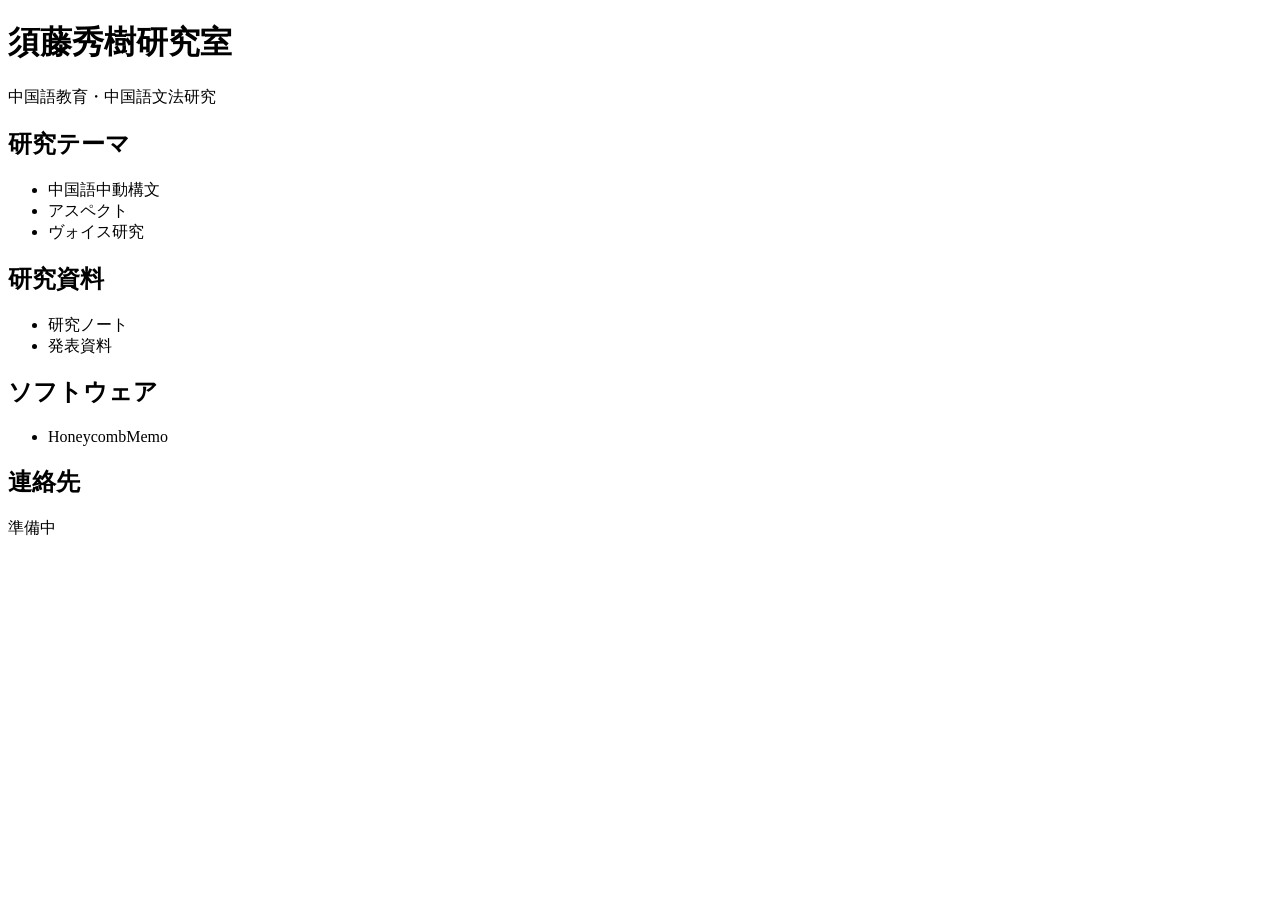
==== index.html @ fcc668c7 "Update index.html" ====
<!DOCTYPE html>
<html lang="ja">
<head>
  <meta charset="UTF-8">
  <title>須藤秀樹研究室</title>
</head>
<body>
  <h1>須藤秀樹研究室</h1>

  <p>中国語教育・中国語文法研究</p>

  <h2>研究テーマ</h2>
  <ul>
    <li>中国語中動構文</li>
    <li>アスペクト</li>
    <li>ヴォイス研究</li>
  </ul>

  <h2>研究資料</h2>
  <ul>
    <li>研究ノート</li>
    <li>発表資料</li>
  </ul>

  <h2>ソフトウェア</h2>
  <ul>
    <li>HoneycombMemo</li>
  </ul>

  <h2>連絡先</h2>
  <p>準備中</p>
</body>
</html>
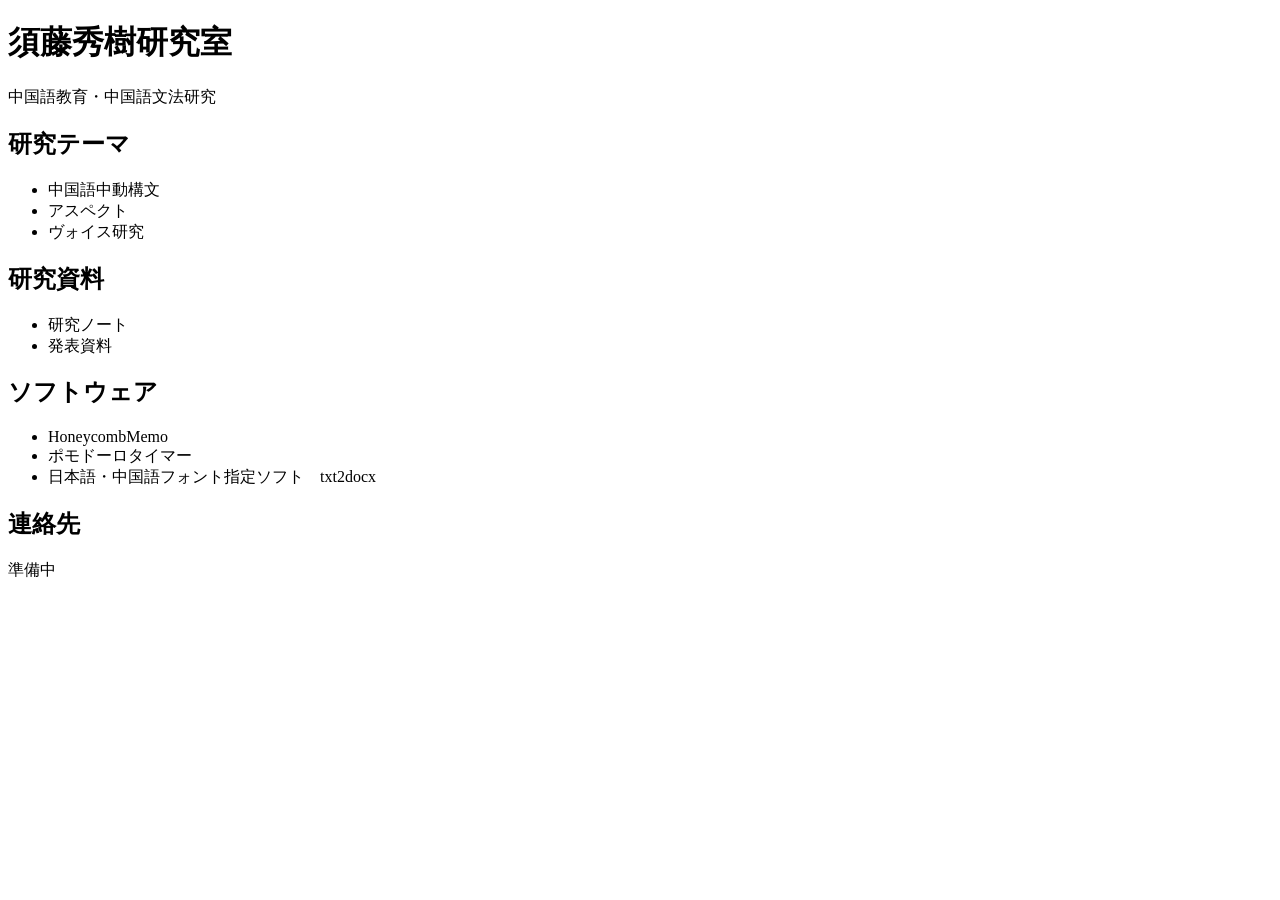
==== commit 9a0968ff: "Update index.html" ====
--- a/index.html
+++ b/index.html
@@ -25,6 +25,8 @@
   <h2>ソフトウェア</h2>
   <ul>
     <li>HoneycombMemo</li>
+    <li>ポモドーロタイマー</li>
+    <li>日本語・中国語フォント指定ソフト　txt2docx</li>
   </ul>
 
   <h2>連絡先</h2>
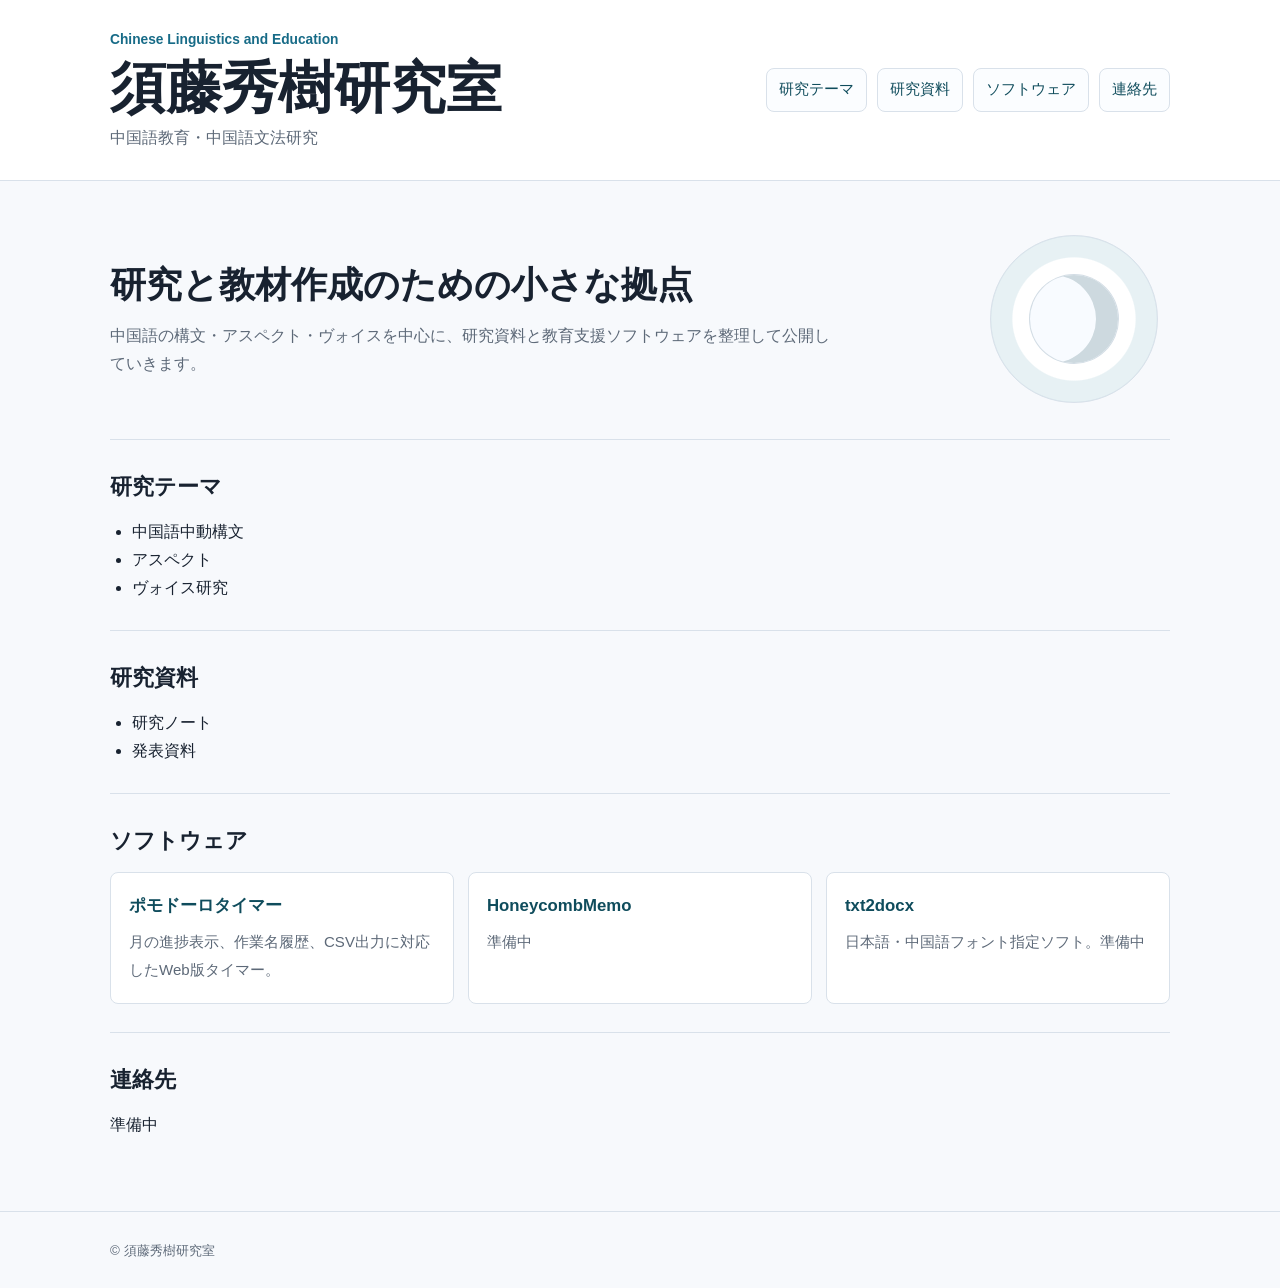
==== commit 64a922c4: "Add files via upload" ====
--- a/index.html
+++ b/index.html
@@ -2,34 +2,85 @@
 <html lang="ja">
 <head>
   <meta charset="UTF-8">
+  <meta name="viewport" content="width=device-width, initial-scale=1.0">
   <title>須藤秀樹研究室</title>
+  <link rel="stylesheet" href="style.css">
 </head>
 <body>
-  <h1>須藤秀樹研究室</h1>
+  <header class="site-header">
+    <div class="wrap header-inner">
+      <div>
+        <p class="eyebrow">Chinese Linguistics and Education</p>
+        <h1>須藤秀樹研究室</h1>
+        <p class="lead">中国語教育・中国語文法研究</p>
+      </div>
+      <nav class="site-nav" aria-label="主要メニュー">
+        <a href="#research">研究テーマ</a>
+        <a href="#materials">研究資料</a>
+        <a href="#software">ソフトウェア</a>
+        <a href="#contact">連絡先</a>
+      </nav>
+    </div>
+  </header>
 
-  <p>中国語教育・中国語文法研究</p>
+  <main>
+    <section class="intro wrap" aria-label="概要">
+      <div class="intro-text">
+        <h2>研究と教材作成のための小さな拠点</h2>
+        <p>
+          中国語の構文・アスペクト・ヴォイスを中心に、研究資料と教育支援ソフトウェアを整理して公開していきます。
+        </p>
+      </div>
+      <div class="moon-mark" aria-hidden="true">
+        <span></span>
+      </div>
+    </section>
 
-  <h2>研究テーマ</h2>
-  <ul>
-    <li>中国語中動構文</li>
-    <li>アスペクト</li>
-    <li>ヴォイス研究</li>
-  </ul>
+    <section id="research" class="wrap section">
+      <h2>研究テーマ</h2>
+      <ul class="link-list">
+        <li>中国語中動構文</li>
+        <li>アスペクト</li>
+        <li>ヴォイス研究</li>
+      </ul>
+    </section>
 
-  <h2>研究資料</h2>
-  <ul>
-    <li>研究ノート</li>
-    <li>発表資料</li>
-  </ul>
+    <section id="materials" class="wrap section">
+      <h2>研究資料</h2>
+      <ul class="link-list">
+        <li>研究ノート</li>
+        <li>発表資料</li>
+      </ul>
+    </section>
 
-  <h2>ソフトウェア</h2>
-  <ul>
-    <li>HoneycombMemo</li>
-    <li>ポモドーロタイマー</li>
-    <li>日本語・中国語フォント指定ソフト　txt2docx</li>
-  </ul>
+    <section id="software" class="wrap section">
+      <h2>ソフトウェア</h2>
+      <div class="software-grid">
+        <a class="software-card" href="pomodoro/">
+          <strong>ポモドーロタイマー</strong>
+          <span>月の進捗表示、作業名履歴、CSV出力に対応したWeb版タイマー。</span>
+        </a>
+        <article class="software-card">
+          <strong>HoneycombMemo</strong>
+          <span>準備中</span>
+        </article>
+        <article class="software-card">
+          <strong>txt2docx</strong>
+          <span>日本語・中国語フォント指定ソフト。準備中</span>
+        </article>
+      </div>
+    </section>
 
-  <h2>連絡先</h2>
-  <p>準備中</p>
+    <section id="contact" class="wrap section">
+      <h2>連絡先</h2>
+      <p>準備中</p>
+    </section>
+  </main>
+
+  <footer class="site-footer">
+    <div class="wrap">
+      <small>&copy; 須藤秀樹研究室</small>
+    </div>
+  </footer>
 </body>
 </html>
--- a/style.css
+++ b/style.css
@@ -0,0 +1,203 @@
+:root {
+  --bg: #f7f9fc;
+  --ink: #182230;
+  --muted: #5d6978;
+  --line: #d9e1ea;
+  --panel: #ffffff;
+  --accent: #176b87;
+  --accent-strong: #0f4c5c;
+  --gold: #c48a2c;
+}
+
+* {
+  box-sizing: border-box;
+}
+
+body {
+  margin: 0;
+  background: var(--bg);
+  color: var(--ink);
+  font-family: "Yu Gothic", "YuGothic", "Hiragino Sans", "Meiryo", sans-serif;
+  line-height: 1.75;
+}
+
+a {
+  color: inherit;
+}
+
+.wrap {
+  width: min(1060px, calc(100% - 32px));
+  margin: 0 auto;
+}
+
+.site-header {
+  background: #ffffff;
+  border-bottom: 1px solid var(--line);
+}
+
+.header-inner {
+  display: flex;
+  align-items: center;
+  justify-content: space-between;
+  gap: 24px;
+  padding: 28px 0;
+}
+
+.eyebrow {
+  margin: 0 0 4px;
+  color: var(--accent);
+  font-size: 0.86rem;
+  font-weight: 700;
+}
+
+h1,
+h2,
+p {
+  margin-top: 0;
+}
+
+h1 {
+  margin-bottom: 4px;
+  font-size: clamp(2rem, 5vw, 3.5rem);
+  line-height: 1.15;
+}
+
+.lead {
+  margin-bottom: 0;
+  color: var(--muted);
+}
+
+.site-nav {
+  display: flex;
+  flex-wrap: wrap;
+  gap: 10px;
+  justify-content: flex-end;
+}
+
+.site-nav a {
+  padding: 8px 12px;
+  border: 1px solid var(--line);
+  border-radius: 8px;
+  background: #fbfdff;
+  color: var(--accent-strong);
+  font-size: 0.92rem;
+  text-decoration: none;
+}
+
+.site-nav a:hover {
+  border-color: var(--accent);
+}
+
+.intro {
+  display: grid;
+  grid-template-columns: minmax(0, 1fr) 180px;
+  align-items: center;
+  gap: 28px;
+  padding: 54px 0 36px;
+}
+
+.intro h2 {
+  margin-bottom: 12px;
+  font-size: clamp(1.45rem, 3vw, 2.25rem);
+  line-height: 1.35;
+}
+
+.intro p {
+  max-width: 720px;
+  margin-bottom: 0;
+  color: var(--muted);
+}
+
+.moon-mark {
+  width: 168px;
+  height: 168px;
+  display: grid;
+  place-items: center;
+  border: 1px solid var(--line);
+  border-radius: 50%;
+  background: radial-gradient(circle, #ffffff 0 52%, #e7f1f4 53% 70%, #d9e9ee 71%);
+}
+
+.moon-mark span {
+  width: 88px;
+  height: 88px;
+  display: block;
+  border-radius: 50%;
+  background: #f8fbff;
+  box-shadow: inset -22px 0 0 #cdd9df, 0 0 0 1px #d3dde5;
+}
+
+.section {
+  padding: 28px 0;
+  border-top: 1px solid var(--line);
+}
+
+.section h2 {
+  margin-bottom: 12px;
+  font-size: 1.35rem;
+}
+
+.link-list {
+  margin: 0;
+  padding-left: 1.4em;
+}
+
+.software-grid {
+  display: grid;
+  grid-template-columns: repeat(3, minmax(0, 1fr));
+  gap: 14px;
+}
+
+.software-card {
+  display: block;
+  min-height: 132px;
+  padding: 18px;
+  border: 1px solid var(--line);
+  border-radius: 8px;
+  background: var(--panel);
+  text-decoration: none;
+}
+
+.software-card strong {
+  display: block;
+  margin-bottom: 8px;
+  color: var(--accent-strong);
+  font-size: 1.05rem;
+}
+
+.software-card span {
+  color: var(--muted);
+  font-size: 0.94rem;
+}
+
+a.software-card:hover {
+  border-color: var(--accent);
+  box-shadow: 0 10px 26px rgba(23, 107, 135, 0.12);
+}
+
+.site-footer {
+  margin-top: 28px;
+  padding: 24px 0;
+  border-top: 1px solid var(--line);
+  color: var(--muted);
+}
+
+@media (max-width: 760px) {
+  .header-inner,
+  .intro {
+    display: block;
+  }
+
+  .site-nav {
+    justify-content: flex-start;
+    margin-top: 18px;
+  }
+
+  .moon-mark {
+    margin-top: 26px;
+  }
+
+  .software-grid {
+    grid-template-columns: 1fr;
+  }
+}
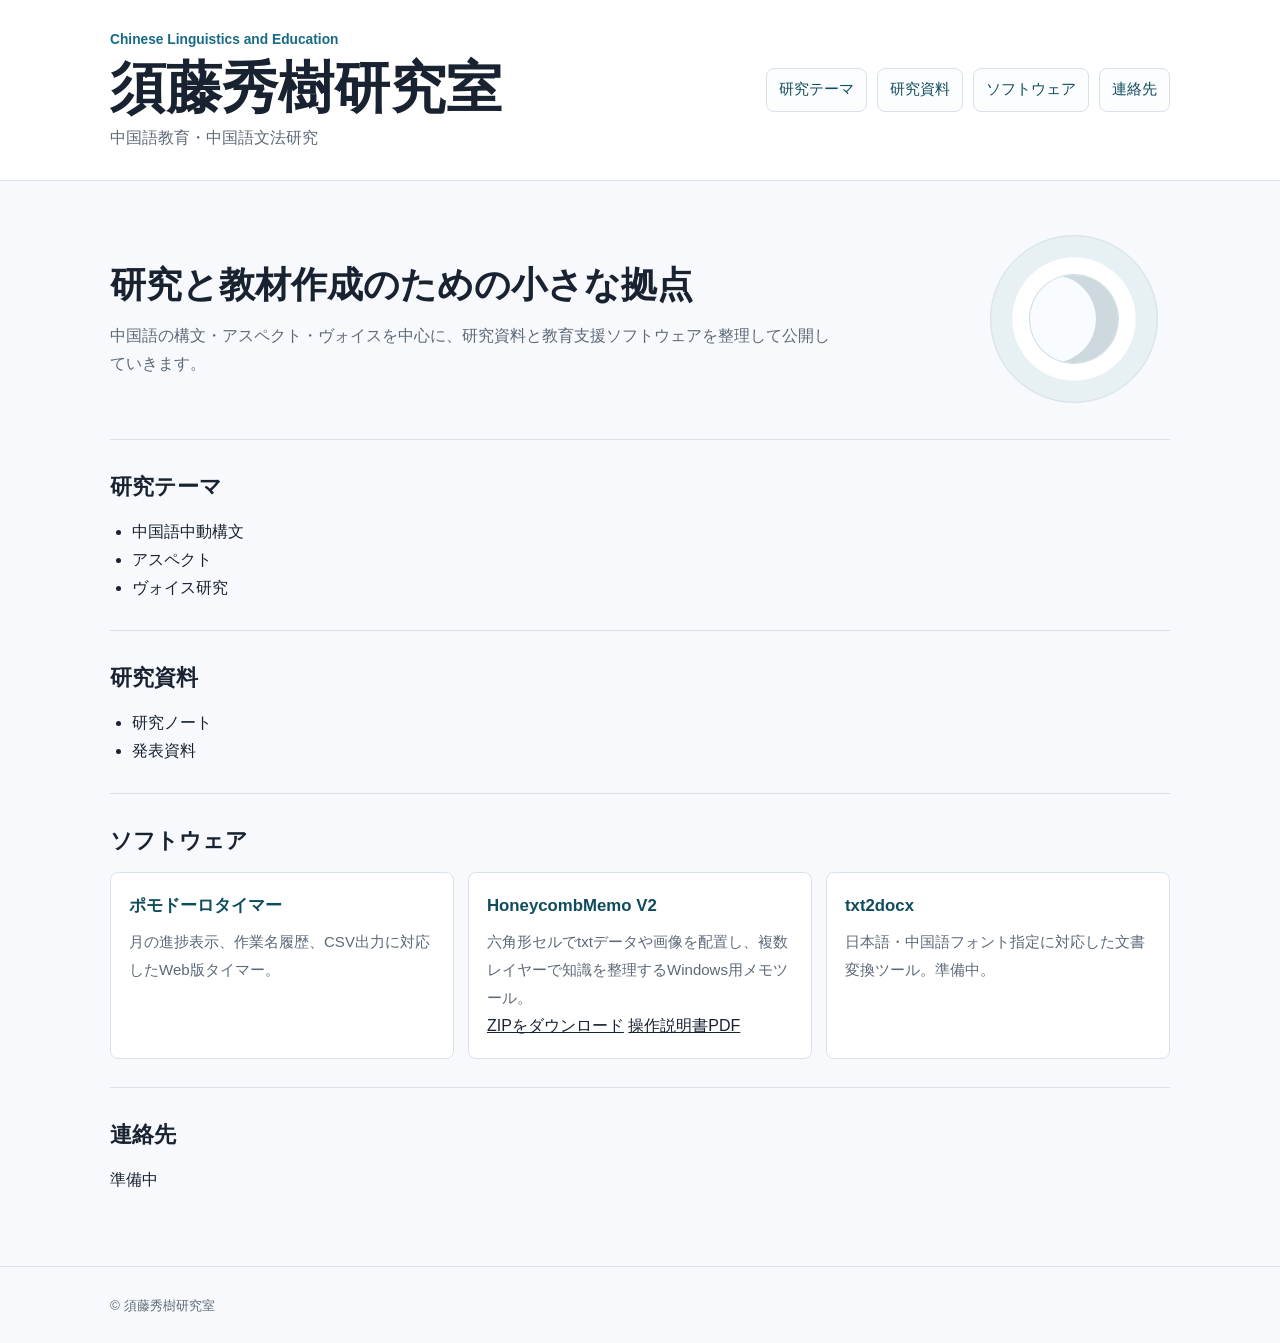
==== commit 2c8ede23: "Update HoneycombMemo section and descriptions" ====
--- a/index.html
+++ b/index.html
@@ -60,13 +60,19 @@
           <strong>ポモドーロタイマー</strong>
           <span>月の進捗表示、作業名履歴、CSV出力に対応したWeb版タイマー。</span>
         </a>
-        <article class="software-card">
-          <strong>HoneycombMemo</strong>
-          <span>準備中</span>
+
+        <article class="software-card software-download-card">
+          <strong>HoneycombMemo V2</strong>
+          <span>六角形セルでtxtデータや画像を配置し、複数レイヤーで知識を整理するWindows用メモツール。</span>
+          <div class="download-actions">
+            <a class="download-button" href="https://github.com/SudoHideki/SudoHideki.github.io/releases/download/v2.0.0/HoneycombMemo_V2.zip" download>ZIPをダウンロード</a>
+            <a class="text-link" href="downloads/HoneycombMemo_V2_操作説明書.pdf" download>操作説明書PDF</a>
+          </div>
         </article>
+
         <article class="software-card">
           <strong>txt2docx</strong>
-          <span>日本語・中国語フォント指定ソフト。準備中</span>
+          <span>日本語・中国語フォント指定に対応した文書変換ツール。準備中。</span>
         </article>
       </div>
     </section>
@@ -84,3 +90,4 @@
   </footer>
 </body>
 </html>
+
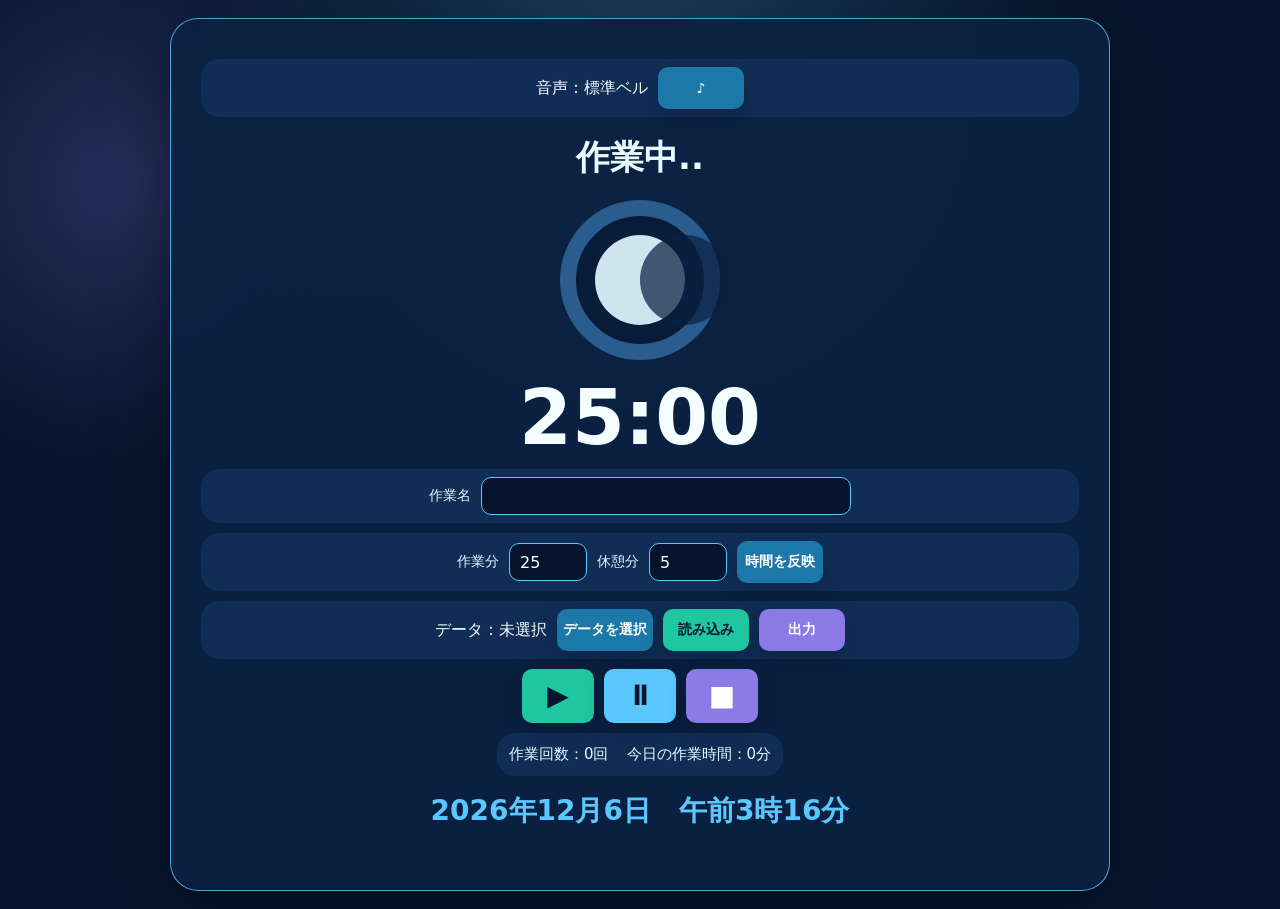
==== commit 107f1535: "Refactor index.html for Pomodoro timer application Updated title and added styles for a Pomodoro tim" ====
--- a/index.html
+++ b/index.html
@@ -3,91 +3,848 @@
 <head>
   <meta charset="UTF-8">
   <meta name="viewport" content="width=device-width, initial-scale=1.0">
-  <title>須藤秀樹研究室</title>
-  <link rel="stylesheet" href="style.css">
+  <title>ポモドーロタイマー</title>
+  <style>
+    :root {
+      color-scheme: dark;
+      --bg: #06152d;
+      --panel: #0b2142;
+      --panel-2: #102d56;
+      --line: #5bc7ff;
+      --text: #f4fdff;
+      --muted: #b9d7e8;
+      --accent: #1fc7a1;
+      --blue: #5bc7ff;
+      --purple: #8c7ae6;
+      --danger: #ff6b8a;
+      --shadow: rgba(0, 0, 0, 0.35);
+    }
+
+    * {
+      box-sizing: border-box;
+    }
+
+    body {
+      margin: 0;
+      min-height: 100vh;
+      background:
+        radial-gradient(circle at 50% 8%, rgba(91, 199, 255, 0.24), transparent 28rem),
+        radial-gradient(circle at 10% 20%, rgba(140, 122, 230, 0.24), transparent 18rem),
+        var(--bg);
+      color: var(--text);
+      font-family: "Meiryo", "Yu Gothic", system-ui, sans-serif;
+      display: grid;
+      place-items: center;
+      padding: 18px;
+    }
+
+    .app {
+      width: min(940px, 100%);
+      background: rgba(11, 33, 66, 0.94);
+      border: 1px solid rgba(91, 199, 255, 0.78);
+      border-radius: 28px;
+      box-shadow: 0 22px 70px var(--shadow);
+      padding: clamp(18px, 4vw, 30px);
+    }
+
+    .row {
+      display: flex;
+      justify-content: center;
+      align-items: center;
+      flex-wrap: wrap;
+      gap: 10px;
+      margin: 10px 0;
+    }
+
+    .panel {
+      background: var(--panel-2);
+      border-radius: 18px;
+      padding: 8px 10px;
+    }
+
+    label {
+      color: #dff7ff;
+      font-size: 14px;
+    }
+
+    input,
+    select {
+      height: 38px;
+      border: 1px solid var(--line);
+      border-radius: 10px;
+      background: #06152d;
+      color: #fff;
+      font: inherit;
+      padding: 0 10px;
+    }
+
+    input[type="number"] {
+      width: 78px;
+    }
+
+    input[list] {
+      width: min(370px, 80vw);
+    }
+
+    button {
+      min-width: 86px;
+      height: 42px;
+      border: 0;
+      border-radius: 10px;
+      background: #1b78a8;
+      color: #fff;
+      font: 700 14px "Meiryo", "Yu Gothic", system-ui, sans-serif;
+      cursor: pointer;
+      box-shadow: 0 8px 20px rgba(0, 0, 0, 0.18);
+    }
+
+    button:hover {
+      filter: brightness(1.13);
+    }
+
+    .icon-button {
+      min-width: 72px;
+      height: 54px;
+      font-size: 28px;
+      line-height: 1;
+    }
+
+    .start {
+      background: var(--accent);
+      color: #06152d;
+    }
+
+    .pause {
+      background: var(--blue);
+      color: #06152d;
+    }
+
+    .reset {
+      background: var(--purple);
+    }
+
+    .export {
+      background: var(--purple);
+    }
+
+    .mode {
+      min-height: 46px;
+      margin: 18px 0 4px;
+      text-align: center;
+      font-size: clamp(26px, 6vw, 34px);
+      font-weight: 700;
+    }
+
+    .moon-wrap {
+      display: grid;
+      place-items: center;
+      margin: 2px 0;
+    }
+
+    svg {
+      width: 190px;
+      max-width: 48vw;
+      height: auto;
+      overflow: visible;
+    }
+
+    .time {
+      text-align: center;
+      font-size: clamp(54px, 14vw, 76px);
+      font-weight: 800;
+      line-height: 1.08;
+      margin: 2px 0;
+      letter-spacing: 0;
+    }
+
+    .info {
+      display: flex;
+      justify-content: center;
+      flex-wrap: wrap;
+      gap: 18px;
+      background: var(--panel-2);
+      border-radius: 18px;
+      padding: 12px;
+      margin: 10px auto;
+      width: fit-content;
+      max-width: 100%;
+    }
+
+    .info span {
+      color: #e7fbff;
+      font-size: 15px;
+      white-space: nowrap;
+    }
+
+    .datetime {
+      text-align: center;
+      color: var(--blue);
+      font-size: clamp(20px, 5vw, 28px);
+      font-weight: 700;
+      margin-top: 16px;
+    }
+
+    .status {
+      min-height: 22px;
+      color: var(--muted);
+      text-align: center;
+      font-size: 13px;
+      margin-top: 8px;
+    }
+
+    .hidden {
+      display: none;
+    }
+
+    @media (max-width: 620px) {
+      .app {
+        border-radius: 20px;
+      }
+
+      .panel {
+        width: 100%;
+      }
+
+      button {
+        min-width: 76px;
+      }
+    }
+  </style>
 </head>
 <body>
-  <header class="site-header">
-    <div class="wrap header-inner">
-      <div>
-        <p class="eyebrow">Chinese Linguistics and Education</p>
-        <h1>須藤秀樹研究室</h1>
-        <p class="lead">中国語教育・中国語文法研究</p>
-      </div>
-      <nav class="site-nav" aria-label="主要メニュー">
-        <a href="#research">研究テーマ</a>
-        <a href="#materials">研究資料</a>
-        <a href="#software">ソフトウェア</a>
-        <a href="#contact">連絡先</a>
-      </nav>
+  <main class="app">
+    <div class="row panel">
+      <span id="soundLabel">音声：標準ベル</span>
+      <button id="soundButton" type="button">♪</button>
+      <input id="soundFileInput" class="hidden" type="file" accept=".mp3,.wav,.m4a,.aac,audio/mpeg,audio/wav,audio/x-wav,audio/mp4,audio/aac,audio/*">
     </div>
-  </header>
-
-  <main>
-    <section class="intro wrap" aria-label="概要">
-      <div class="intro-text">
-        <h2>研究と教材作成のための小さな拠点</h2>
-        <p>
-          中国語の構文・アスペクト・ヴォイスを中心に、研究資料と教育支援ソフトウェアを整理して公開していきます。
-        </p>
-      </div>
-      <div class="moon-mark" aria-hidden="true">
-        <span></span>
-      </div>
-    </section>
-
-    <section id="research" class="wrap section">
-      <h2>研究テーマ</h2>
-      <ul class="link-list">
-        <li>中国語中動構文</li>
-        <li>アスペクト</li>
-        <li>ヴォイス研究</li>
-      </ul>
-    </section>
-
-    <section id="materials" class="wrap section">
-      <h2>研究資料</h2>
-      <ul class="link-list">
-        <li>研究ノート</li>
-        <li>発表資料</li>
-      </ul>
-    </section>
-
-    <section id="software" class="wrap section">
-      <h2>ソフトウェア</h2>
-      <div class="software-grid">
-        <a class="software-card" href="pomodoro/">
-          <strong>ポモドーロタイマー</strong>
-          <span>月の進捗表示、作業名履歴、CSV出力に対応したWeb版タイマー。</span>
-        </a>
-
-        <article class="software-card software-download-card">
-          <strong>HoneycombMemo V2</strong>
-          <span>六角形セルでtxtデータや画像を配置し、複数レイヤーで知識を整理するWindows用メモツール。</span>
-          <div class="download-actions">
-            <a class="download-button" href="https://github.com/SudoHideki/SudoHideki.github.io/releases/download/v2.0.0/HoneycombMemo_V2.zip" download>ZIPをダウンロード</a>
-            <a class="text-link" href="downloads/HoneycombMemo_V2_操作説明書.pdf" download>操作説明書PDF</a>
-          </div>
-        </article>
-
-        <article class="software-card">
-          <strong>txt2docx</strong>
-          <span>日本語・中国語フォント指定に対応した文書変換ツール。準備中。</span>
-        </article>
-      </div>
-    </section>
-
-    <section id="contact" class="wrap section">
-      <h2>連絡先</h2>
-      <p>準備中</p>
-    </section>
+
+    <div id="modeLabel" class="mode">作業中</div>
+
+    <div class="moon-wrap" aria-hidden="true">
+      <svg viewBox="0 0 190 190">
+        <defs>
+          <filter id="glow">
+            <feGaussianBlur stdDeviation="4" result="blur">
+            </feGaussianBlur>
+            <feMerge>
+              <feMergeNode in="blur"></feMergeNode>
+              <feMergeNode in="SourceGraphic"></feMergeNode>
+            </feMerge>
+          </filter>
+        </defs>
+        <circle cx="95" cy="95" r="72" fill="#091d3b" stroke="#2b5c8e" stroke-width="16"></circle>
+        <circle id="moonTrack" cx="95" cy="95" r="72" fill="none" stroke="#8c7ae6" stroke-width="16" stroke-linecap="round" filter="url(#glow)" transform="rotate(-90 95 95)"></circle>
+        <circle cx="95" cy="95" r="45" fill="#dff7ff" opacity="0.92"></circle>
+        <circle id="moonShade" cx="112" cy="95" r="45" fill="#0b2142" opacity="0.72"></circle>
+      </svg>
+    </div>
+
+    <div id="timeLabel" class="time">25:00</div>
+
+    <div class="row panel">
+      <label for="taskName">作業名</label>
+      <input id="taskName" list="taskNameList" autocomplete="off">
+      <datalist id="taskNameList"></datalist>
+    </div>
+
+    <div class="row panel">
+      <label for="workMinutes">作業分</label>
+      <input id="workMinutes" type="number" min="1" step="1">
+      <label for="breakMinutes">休憩分</label>
+      <input id="breakMinutes" type="number" min="1" step="1">
+      <button id="applyButton" type="button">時間を反映</button>
+    </div>
+
+    <div class="row panel">
+      <span id="dataFileLabel">データ：未選択</span>
+      <button id="chooseDataButton" type="button">データを選択</button>
+      <button id="importDataButton" class="start" type="button">読み込み</button>
+      <button id="exportDataButton" class="export" type="button">出力</button>
+      <input id="dataFileInput" class="hidden" type="file" accept=".csv,text/csv">
+    </div>
+
+    <div class="row">
+      <button id="startButton" class="icon-button start" type="button" aria-label="開始">▶</button>
+      <button id="pauseButton" class="icon-button pause" type="button" aria-label="一時停止">⏸</button>
+      <button id="resetButton" class="icon-button reset" type="button" aria-label="記録してリセット">■</button>
+    </div>
+
+    <div class="info">
+      <span id="countLabel">作業回数：0回</span>
+      <span id="totalLabel">今日の作業時間：0分</span>
+    </div>
+
+    <div id="dateTimeLabel" class="datetime"></div>
+    <div id="statusLabel" class="status"></div>
   </main>
 
-  <footer class="site-footer">
-    <div class="wrap">
-      <small>&copy; 須藤秀樹研究室</small>
-    </div>
-  </footer>
+  <script>
+    const STORAGE_KEY = "pomodoroTimerV204Data";
+    const FIELDNAMES = [
+      "record_type",
+      "key",
+      "value",
+      "date",
+      "task_name",
+      "start_time",
+      "end_time",
+      "work_count",
+      "total_minutes",
+      "total_seconds",
+      "work_minutes",
+      "work_seconds",
+      "updated_at"
+    ];
+
+    const state = loadState();
+    let mode = "work";
+    let totalSeconds = state.settings.work_minutes * 60;
+    let remainingSeconds = totalSeconds;
+    let running = false;
+    let lastTick = 0;
+    let currentWorkStartTime = null;
+    let selectedDataFile = null;
+    let selectedSoundUrl = null;
+    let animationCount = 0;
+
+    const audio = new Audio();
+    const els = {
+      soundLabel: document.getElementById("soundLabel"),
+      soundButton: document.getElementById("soundButton"),
+      soundFileInput: document.getElementById("soundFileInput"),
+      modeLabel: document.getElementById("modeLabel"),
+      moonTrack: document.getElementById("moonTrack"),
+      moonShade: document.getElementById("moonShade"),
+      timeLabel: document.getElementById("timeLabel"),
+      taskName: document.getElementById("taskName"),
+      taskNameList: document.getElementById("taskNameList"),
+      workMinutes: document.getElementById("workMinutes"),
+      breakMinutes: document.getElementById("breakMinutes"),
+      applyButton: document.getElementById("applyButton"),
+      dataFileLabel: document.getElementById("dataFileLabel"),
+      chooseDataButton: document.getElementById("chooseDataButton"),
+      importDataButton: document.getElementById("importDataButton"),
+      exportDataButton: document.getElementById("exportDataButton"),
+      dataFileInput: document.getElementById("dataFileInput"),
+      startButton: document.getElementById("startButton"),
+      pauseButton: document.getElementById("pauseButton"),
+      resetButton: document.getElementById("resetButton"),
+      countLabel: document.getElementById("countLabel"),
+      totalLabel: document.getElementById("totalLabel"),
+      dateTimeLabel: document.getElementById("dateTimeLabel"),
+      statusLabel: document.getElementById("statusLabel")
+    };
+
+    function loadState() {
+      const defaults = {
+        settings: {
+          work_minutes: 25,
+          break_minutes: 5,
+          last_task_name: ""
+        },
+        taskNames: [],
+        daily: {},
+        details: []
+      };
+
+      try {
+        const saved = JSON.parse(localStorage.getItem(STORAGE_KEY));
+        if (!saved) return defaults;
+        return {
+          settings: { ...defaults.settings, ...(saved.settings || {}) },
+          taskNames: Array.isArray(saved.taskNames) ? saved.taskNames : [],
+          daily: saved.daily || {},
+          details: Array.isArray(saved.details) ? saved.details : []
+        };
+      } catch {
+        return defaults;
+      }
+    }
+
+    function saveState() {
+      localStorage.setItem(STORAGE_KEY, JSON.stringify(state));
+    }
+
+    function todayKey() {
+      return formatDate(new Date());
+    }
+
+    function pad(value) {
+      return String(value).padStart(2, "0");
+    }
+
+    function formatDate(date) {
+      return `${date.getFullYear()}-${pad(date.getMonth() + 1)}-${pad(date.getDate())}`;
+    }
+
+    function formatDateTime(date) {
+      return `${formatDate(date)} ${pad(date.getHours())}:${pad(date.getMinutes())}:${pad(date.getSeconds())}`;
+    }
+
+    function formatTimer(seconds) {
+      const minutes = Math.floor(seconds / 60);
+      const secs = seconds % 60;
+      return `${pad(minutes)}:${pad(secs)}`;
+    }
+
+    function updateDisplay() {
+      els.timeLabel.textContent = formatTimer(remainingSeconds);
+
+      const daily = state.daily[todayKey()] || {
+        work_count: 0,
+        total_seconds: 0
+      };
+      els.countLabel.textContent = `作業回数：${Number(daily.work_count || 0)}回`;
+      els.totalLabel.textContent = `今日の作業時間：${Math.floor(Number(daily.total_seconds || 0) / 60)}分`;
+
+      const progress = totalSeconds > 0 ? (totalSeconds - remainingSeconds) / totalSeconds : 0;
+      const circumference = 2 * Math.PI * 72;
+      els.moonTrack.style.strokeDasharray = `${circumference}`;
+      els.moonTrack.style.strokeDashoffset = `${circumference * (1 - progress)}`;
+      els.moonTrack.style.stroke = mode === "work" ? "#8c7ae6" : "#1fc7a1";
+      els.moonShade.setAttribute("cx", String(140 - progress * 90));
+    }
+
+    function updateTaskList() {
+      els.taskNameList.innerHTML = "";
+      for (const name of state.taskNames) {
+        const option = document.createElement("option");
+        option.value = name;
+        els.taskNameList.appendChild(option);
+      }
+    }
+
+    function rememberTaskName(taskName) {
+      const name = taskName.trim();
+      if (!name) return;
+      state.taskNames = [name, ...state.taskNames.filter((item) => item !== name)].slice(0, 30);
+      state.settings.last_task_name = name;
+      updateTaskList();
+      saveState();
+    }
+
+    function applyMinutes() {
+      const work = Math.max(1, Number.parseInt(els.workMinutes.value, 10) || 25);
+      const rest = Math.max(1, Number.parseInt(els.breakMinutes.value, 10) || 5);
+      state.settings.work_minutes = work;
+      state.settings.break_minutes = rest;
+      saveState();
+      if (!running) resetWithoutRecording();
+      setStatus("時間を反映しました");
+    }
+
+    function startTimer() {
+      stopSound();
+      if (running) return;
+
+      if (mode === "work" && currentWorkStartTime === null) {
+        currentWorkStartTime = new Date();
+      }
+
+      rememberTaskName(els.taskName.value);
+      running = true;
+      lastTick = Date.now();
+      setStatus("");
+      tick();
+    }
+
+    function pauseTimer() {
+      stopSound();
+      running = false;
+    }
+
+    function resetTimer() {
+      stopSound();
+      if (mode === "work") {
+        const workedSeconds = totalSeconds - remainingSeconds;
+        if (workedSeconds > 0) recordWorkSession(workedSeconds);
+      }
+      running = false;
+      currentWorkStartTime = null;
+      mode = "work";
+      totalSeconds = state.settings.work_minutes * 60;
+      remainingSeconds = totalSeconds;
+      updateDisplay();
+      setStatus("作業時間を記録して初期値に戻しました");
+    }
+
+    function resetWithoutRecording() {
+      running = false;
+      currentWorkStartTime = null;
+      mode = "work";
+      totalSeconds = state.settings.work_minutes * 60;
+      remainingSeconds = totalSeconds;
+      updateDisplay();
+    }
+
+    function tick() {
+      if (!running) return;
+
+      const now = Date.now();
+      const elapsed = Math.floor((now - lastTick) / 1000);
+      if (elapsed >= 1) {
+        remainingSeconds -= elapsed;
+        lastTick = now;
+
+        if (remainingSeconds <= 0) {
+          remainingSeconds = 0;
+          running = false;
+          updateDisplay();
+          playSound();
+          switchMode();
+          return;
+        }
+
+        updateDisplay();
+      }
+
+      window.setTimeout(tick, 200);
+    }
+
+    function switchMode() {
+      if (mode === "work") {
+        recordWorkSession(state.settings.work_minutes * 60);
+        mode = "break";
+        totalSeconds = state.settings.break_minutes * 60;
+      } else {
+        mode = "work";
+        totalSeconds = state.settings.work_minutes * 60;
+      }
+      remainingSeconds = totalSeconds;
+      updateDisplay();
+    }
+
+    function recordWorkSession(workedSeconds) {
+      const end = new Date();
+      const start = currentWorkStartTime || end;
+      const date = formatDate(end);
+      const taskName = els.taskName.value.trim();
+      rememberTaskName(taskName);
+
+      const current = state.daily[date] || {
+        date,
+        work_count: 0,
+        total_minutes: 0,
+        total_seconds: 0,
+        updated_at: ""
+      };
+
+      current.work_count = Number(current.work_count || 0) + 1;
+      current.total_seconds = Number(current.total_seconds || 0) + workedSeconds;
+      current.total_minutes = Math.floor(current.total_seconds / 60);
+      current.updated_at = formatDateTime(end);
+      state.daily[date] = current;
+
+      state.details.push({
+        date,
+        task_name: taskName,
+        start_time: formatDateTime(start),
+        end_time: formatDateTime(end),
+        work_minutes: Math.floor(workedSeconds / 60),
+        work_seconds: workedSeconds
+      });
+
+      currentWorkStartTime = null;
+      saveState();
+      updateDisplay();
+    }
+
+    function handleSoundButton() {
+      if (!selectedSoundUrl) {
+        els.soundFileInput.click();
+      } else if (audio.paused) {
+        playSound();
+      } else {
+        stopSound();
+      }
+    }
+
+    function playSound() {
+      if (!selectedSoundUrl) {
+        window.navigator.vibrate?.(180);
+        return;
+      }
+      audio.currentTime = 0;
+      audio.play().catch(() => setStatus("音声を再生できませんでした"));
+    }
+
+    function stopSound() {
+      audio.pause();
+      audio.currentTime = 0;
+    }
+
+    function chooseDataFile() {
+      els.dataFileInput.click();
+    }
+
+    function importSelectedData() {
+      if (!selectedDataFile) {
+        chooseDataFile();
+        return;
+      }
+
+      selectedDataFile.text().then((text) => {
+        const rows = parseCsv(text);
+        if (!rows.some((row) => row.record_type)) {
+          setStatus("Web版・Windows版共通のCSVを選んでください");
+          return;
+        }
+        applyImportedRows(rows);
+        resetWithoutRecording();
+        setStatus(`読み込み完了：${selectedDataFile.name}`);
+      }).catch(() => setStatus("CSVを読み込めませんでした"));
+    }
+
+    function applyImportedRows(rows) {
+      const settings = {};
+      const importedTaskNames = [];
+      const importedDaily = {};
+      const importedDetails = [];
+
+      for (const row of rows) {
+        if (row.record_type === "setting") {
+          settings[row.key] = row.value || "";
+        } else if (row.record_type === "task_name") {
+          const name = (row.value || row.key || "").trim();
+          if (name) importedTaskNames.push(name);
+        } else if (row.record_type === "daily" && row.date) {
+          importedDaily[row.date] = {
+            date: row.date,
+            work_count: Number(row.work_count || 0),
+            total_minutes: Number(row.total_minutes || 0),
+            total_seconds: Number(row.total_seconds || 0),
+            updated_at: row.updated_at || ""
+          };
+        } else if (row.record_type === "detail" && row.date) {
+          importedDetails.push({
+            date: row.date || "",
+            task_name: row.task_name || "",
+            start_time: row.start_time || "",
+            end_time: row.end_time || "",
+            work_minutes: Number(row.work_minutes || 0),
+            work_seconds: Number(row.work_seconds || 0)
+          });
+        }
+      }
+
+      if (settings.work_minutes) state.settings.work_minutes = Math.max(1, Number.parseInt(settings.work_minutes, 10) || 25);
+      if (settings.break_minutes) state.settings.break_minutes = Math.max(1, Number.parseInt(settings.break_minutes, 10) || 5);
+      if (settings.last_task_name) state.settings.last_task_name = settings.last_task_name;
+
+      for (const [date, row] of Object.entries(importedDaily)) {
+        state.daily[date] = row;
+      }
+
+      const seenDetails = new Set(state.details.map(detailKey));
+      for (const detail of importedDetails) {
+        const key = detailKey(detail);
+        if (!seenDetails.has(key)) {
+          state.details.push(detail);
+          seenDetails.add(key);
+        }
+      }
+
+      const names = [state.settings.last_task_name, ...importedTaskNames, ...state.taskNames];
+      const seenNames = new Set();
+      state.taskNames = names.filter((name) => {
+        const clean = (name || "").trim();
+        if (!clean || seenNames.has(clean)) return false;
+        seenNames.add(clean);
+        return true;
+      }).slice(0, 30);
+
+      hydrateControls();
+      saveState();
+    }
+
+    function detailKey(detail) {
+      return [
+        detail.date,
+        detail.task_name,
+        detail.start_time,
+        detail.end_time,
+        detail.work_minutes,
+        detail.work_seconds
+      ].join("\\u0001");
+    }
+
+    function exportData() {
+      const csv = makeUnifiedCsv();
+      const blob = new Blob(["\\ufeff" + csv], { type: "text/csv;charset=utf-8" });
+      const url = URL.createObjectURL(blob);
+      const link = document.createElement("a");
+      link.href = url;
+      link.download = "pomodoro_data.csv";
+      document.body.appendChild(link);
+      link.click();
+      link.remove();
+      URL.revokeObjectURL(url);
+      setStatus("pomodoro_data.csv を出力しました");
+    }
+
+    function makeUnifiedCsv() {
+      const rows = [
+        {
+          record_type: "setting",
+          key: "work_minutes",
+          value: state.settings.work_minutes
+        },
+        {
+          record_type: "setting",
+          key: "break_minutes",
+          value: state.settings.break_minutes
+        },
+        {
+          record_type: "setting",
+          key: "last_task_name",
+          value: els.taskName.value.trim() || state.settings.last_task_name
+        }
+      ];
+
+      for (const name of state.taskNames) {
+        rows.push({
+          record_type: "task_name",
+          key: name,
+          value: name
+        });
+      }
+
+      for (const date of Object.keys(state.daily).sort()) {
+        const row = state.daily[date];
+        rows.push({
+          record_type: "daily",
+          date,
+          work_count: row.work_count || 0,
+          total_minutes: row.total_minutes || 0,
+          total_seconds: row.total_seconds || 0,
+          updated_at: row.updated_at || ""
+        });
+      }
+
+      for (const row of state.details) {
+        rows.push({
+          record_type: "detail",
+          date: row.date || "",
+          task_name: row.task_name || "",
+          start_time: row.start_time || "",
+          end_time: row.end_time || "",
+          work_minutes: row.work_minutes || 0,
+          work_seconds: row.work_seconds || 0
+        });
+      }
+
+      return [
+        FIELDNAMES.join(","),
+        ...rows.map((row) => FIELDNAMES.map((field) => csvCell(row[field] ?? "")).join(","))
+      ].join("\\r\\n");
+    }
+
+    function csvCell(value) {
+      const text = String(value);
+      if (/[",\\r\\n]/.test(text)) {
+        return `"${text.replaceAll('"', '""')}"`;
+      }
+      return text;
+    }
+
+    function parseCsv(text) {
+      const rows = [];
+      let row = [];
+      let cell = "";
+      let quoted = false;
+
+      for (let i = 0; i < text.length; i += 1) {
+        const char = text[i];
+        const next = text[i + 1];
+
+        if (char === '"' && quoted && next === '"') {
+          cell += '"';
+          i += 1;
+        } else if (char === '"') {
+          quoted = !quoted;
+        } else if (char === "," && !quoted) {
+          row.push(cell);
+          cell = "";
+        } else if ((char === "\\n" || char === "\\r") && !quoted) {
+          if (char === "\\r" && next === "\\n") i += 1;
+          row.push(cell);
+          if (row.some((value) => value !== "")) rows.push(row);
+          row = [];
+          cell = "";
+        } else {
+          cell += char;
+        }
+      }
+
+      row.push(cell);
+      if (row.some((value) => value !== "")) rows.push(row);
+      if (rows.length === 0) return [];
+
+      const headers = rows.shift().map((header) => header.replace(/^\\ufeff/, ""));
+      return rows.map((values) => Object.fromEntries(headers.map((header, index) => [header, values[index] || ""])));
+    }
+
+    function updateDateTime() {
+      const now = new Date();
+      const ampm = now.getHours() >= 12 ? "午後" : "午前";
+      let hour = now.getHours() % 12;
+      if (hour === 0) hour = 12;
+      els.dateTimeLabel.textContent = `${now.getFullYear()}年${now.getMonth() + 1}月${now.getDate()}日　${ampm}${hour}時${pad(now.getMinutes())}分`;
+    }
+
+    function animateMode() {
+      const dots = ".".repeat(animationCount % 4);
+      els.modeLabel.textContent = `${mode === "work" ? "作業中" : "休憩中"}${dots}`;
+      els.modeLabel.style.color = mode === "work" ? "#e7fbff" : "#76f0d2";
+      animationCount += 1;
+    }
+
+    function setStatus(message) {
+      els.statusLabel.textContent = message;
+    }
+
+    function hydrateControls() {
+      els.workMinutes.value = state.settings.work_minutes;
+      els.breakMinutes.value = state.settings.break_minutes;
+      els.taskName.value = state.settings.last_task_name || "";
+      updateTaskList();
+      updateDisplay();
+    }
+
+    els.soundButton.addEventListener("click", handleSoundButton);
+    els.soundFileInput.addEventListener("change", () => {
+      const file = els.soundFileInput.files[0];
+      if (!file) return;
+      if (selectedSoundUrl) URL.revokeObjectURL(selectedSoundUrl);
+      selectedSoundUrl = URL.createObjectURL(file);
+      audio.src = selectedSoundUrl;
+      els.soundLabel.textContent = `音声：${file.name}`;
+    });
+
+    els.applyButton.addEventListener("click", applyMinutes);
+    els.chooseDataButton.addEventListener("click", chooseDataFile);
+    els.importDataButton.addEventListener("click", importSelectedData);
+    els.exportDataButton.addEventListener("click", exportData);
+    els.dataFileInput.addEventListener("change", () => {
+      selectedDataFile = els.dataFileInput.files[0] || null;
+      if (selectedDataFile) {
+        els.dataFileLabel.textContent = `データ：${selectedDataFile.name}`;
+      }
+    });
+
+    els.startButton.addEventListener("click", startTimer);
+    els.pauseButton.addEventListener("click", pauseTimer);
+    els.resetButton.addEventListener("click", resetTimer);
+    els.taskName.addEventListener("change", () => {
+      state.settings.last_task_name = els.taskName.value.trim();
+      rememberTaskName(state.settings.last_task_name);
+    });
+
+    hydrateControls();
+    updateDateTime();
+    window.setInterval(updateDateTime, 1000);
+    window.setInterval(animateMode, 500);
+  </script>
 </body>
 </html>
-
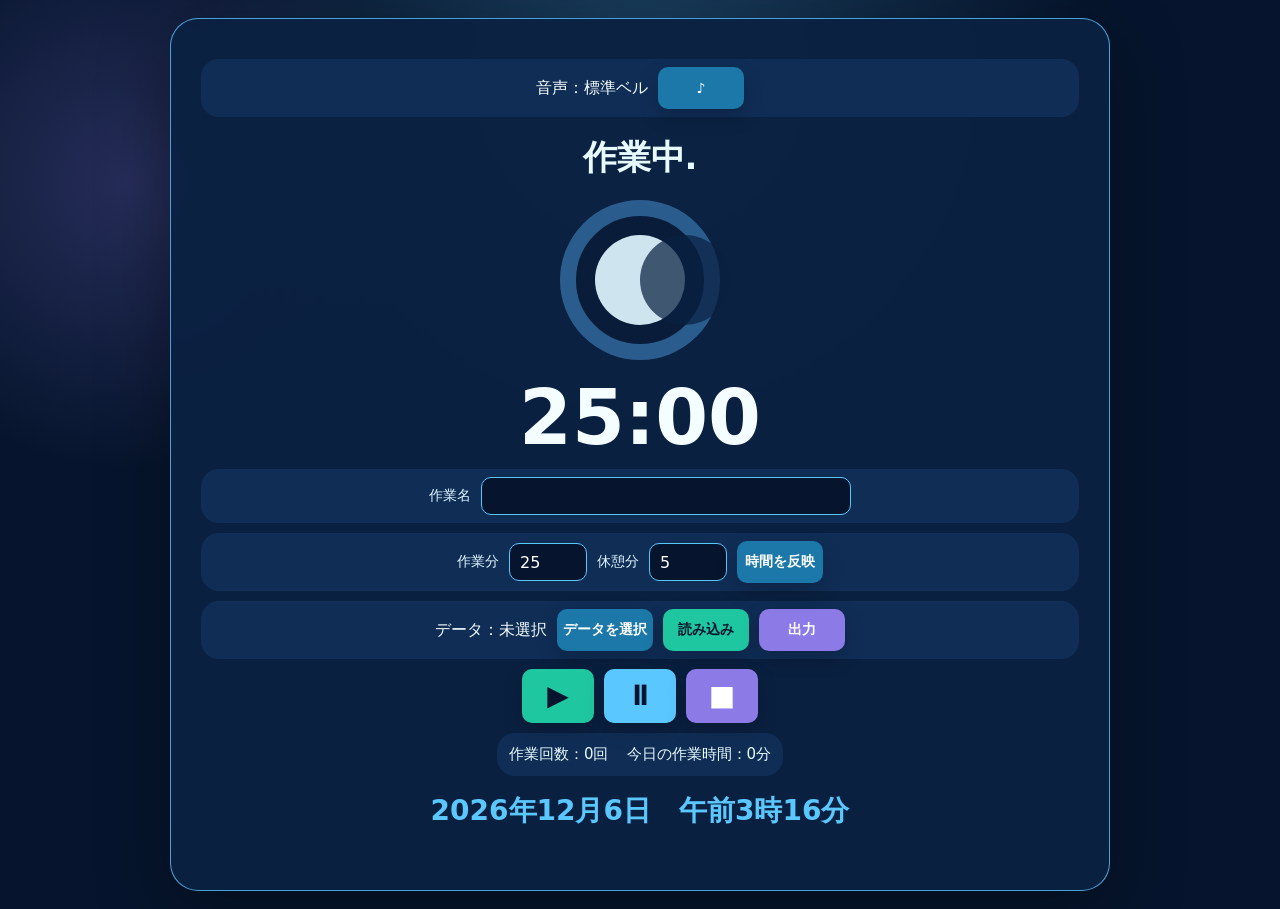
==== commit 430a8b44: "Remove accept attribute from sound file input Removed the 'accept' attribute from the sound file inp" ====
--- a/index.html
+++ b/index.html
@@ -216,7 +216,7 @@
     <div class="row panel">
       <span id="soundLabel">音声：標準ベル</span>
       <button id="soundButton" type="button">♪</button>
-      <input id="soundFileInput" class="hidden" type="file" accept=".mp3,.wav,.m4a,.aac,audio/mpeg,audio/wav,audio/x-wav,audio/mp4,audio/aac,audio/*">
+      <input id="soundFileInput" class="hidden" type="file">
     </div>
 
     <div id="modeLabel" class="mode">作業中</div>
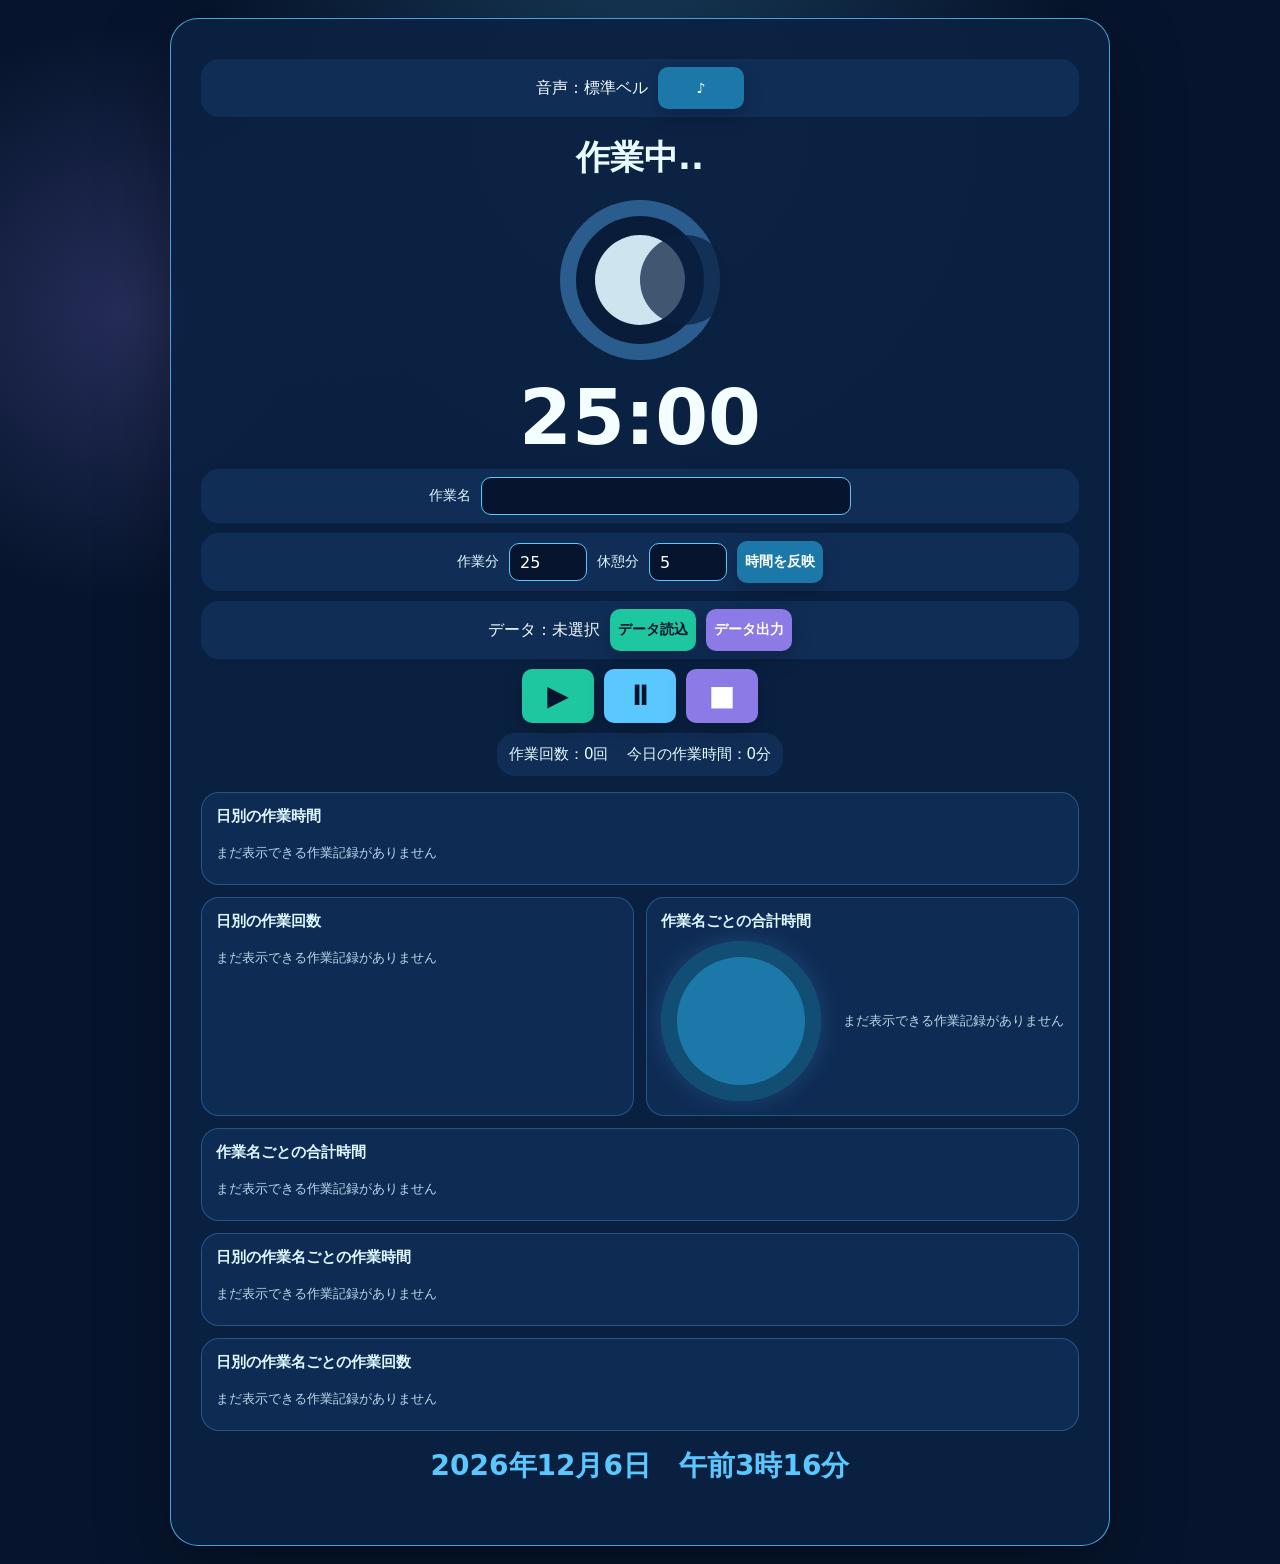
==== commit b350f708: "Enhance chart styles and update data handling Added styles and functionality for charts and data imp" ====
--- a/index.html
+++ b/index.html
@@ -192,6 +192,113 @@
       margin-top: 8px;
     }
 
+    .charts {
+      margin-top: 16px;
+      display: grid;
+      grid-template-columns: repeat(2, minmax(0, 1fr));
+      gap: 12px;
+    }
+
+    .chart-card {
+      background: rgba(16, 45, 86, 0.92);
+      border: 1px solid rgba(91, 199, 255, 0.28);
+      border-radius: 18px;
+      padding: 14px;
+      min-width: 0;
+    }
+
+    .chart-card.wide {
+      grid-column: 1 / -1;
+    }
+
+    .chart-title {
+      margin: 0 0 10px;
+      color: #dff7ff;
+      font-size: 15px;
+      font-weight: 700;
+    }
+
+    .bar-chart {
+      display: grid;
+      gap: 9px;
+    }
+
+    .bar-row {
+      display: grid;
+      grid-template-columns: minmax(84px, 130px) 1fr auto;
+      gap: 8px;
+      align-items: center;
+      color: #eefbff;
+      font-size: 12px;
+    }
+
+    .bar-label {
+      overflow: hidden;
+      text-overflow: ellipsis;
+      white-space: nowrap;
+    }
+
+    .bar-track {
+      height: 14px;
+      border-radius: 999px;
+      background: rgba(6, 21, 45, 0.88);
+      overflow: hidden;
+    }
+
+    .bar-fill {
+      height: 100%;
+      min-width: 2px;
+      border-radius: inherit;
+      background: linear-gradient(90deg, #1fc7a1, #5bc7ff);
+    }
+
+    .bar-value {
+      color: var(--muted);
+      white-space: nowrap;
+    }
+
+    .pie-layout {
+      display: grid;
+      grid-template-columns: 170px 1fr;
+      gap: 12px;
+      align-items: center;
+    }
+
+    .pie-chart {
+      width: 160px;
+      height: 160px;
+      border-radius: 50%;
+      background: #1b78a8;
+      box-shadow: inset 0 0 0 16px rgba(6, 21, 45, 0.42), 0 0 24px rgba(91, 199, 255, 0.18);
+    }
+
+    .legend {
+      display: grid;
+      gap: 8px;
+      font-size: 12px;
+    }
+
+    .legend-item {
+      display: grid;
+      grid-template-columns: 12px 1fr auto;
+      gap: 8px;
+      align-items: center;
+      color: #eefbff;
+      min-width: 0;
+    }
+
+    .swatch {
+      width: 12px;
+      height: 12px;
+      border-radius: 3px;
+    }
+
+    .empty-chart {
+      color: var(--muted);
+      font-size: 13px;
+      padding: 8px 0;
+    }
+
     .hidden {
       display: none;
     }
@@ -207,6 +314,19 @@
 
       button {
         min-width: 76px;
+      }
+
+      .charts {
+        grid-template-columns: 1fr;
+      }
+
+      .pie-layout {
+        grid-template-columns: 1fr;
+        justify-items: center;
+      }
+
+      .bar-row {
+        grid-template-columns: minmax(72px, 100px) 1fr auto;
       }
     }
   </style>
@@ -258,9 +378,8 @@
 
     <div class="row panel">
       <span id="dataFileLabel">データ：未選択</span>
-      <button id="chooseDataButton" type="button">データを選択</button>
-      <button id="importDataButton" class="start" type="button">読み込み</button>
-      <button id="exportDataButton" class="export" type="button">出力</button>
+      <button id="importDataButton" class="start" type="button">データ読込</button>
+      <button id="exportDataButton" class="export" type="button">データ出力</button>
       <input id="dataFileInput" class="hidden" type="file" accept=".csv,text/csv">
     </div>
 
@@ -274,6 +393,41 @@
       <span id="countLabel">作業回数：0回</span>
       <span id="totalLabel">今日の作業時間：0分</span>
     </div>
+
+    <section class="charts" aria-label="作業記録グラフ">
+      <div class="chart-card wide">
+        <h2 class="chart-title">日別の作業時間</h2>
+        <div id="dailyTimeChart" class="bar-chart"></div>
+      </div>
+
+      <div class="chart-card">
+        <h2 class="chart-title">日別の作業回数</h2>
+        <div id="dailyCountChart" class="bar-chart"></div>
+      </div>
+
+      <div class="chart-card">
+        <h2 class="chart-title">作業名ごとの合計時間</h2>
+        <div class="pie-layout">
+          <div id="taskPieChart" class="pie-chart"></div>
+          <div id="taskPieLegend" class="legend"></div>
+        </div>
+      </div>
+
+      <div class="chart-card wide">
+        <h2 class="chart-title">作業名ごとの合計時間</h2>
+        <div id="taskBarChart" class="bar-chart"></div>
+      </div>
+
+      <div class="chart-card wide">
+        <h2 class="chart-title">日別の作業名ごとの作業時間</h2>
+        <div id="dailyTaskTimeChart" class="bar-chart"></div>
+      </div>
+
+      <div class="chart-card wide">
+        <h2 class="chart-title">日別の作業名ごとの作業回数</h2>
+        <div id="dailyTaskCountChart" class="bar-chart"></div>
+      </div>
+    </section>
 
     <div id="dateTimeLabel" class="datetime"></div>
     <div id="statusLabel" class="status"></div>
@@ -323,7 +477,6 @@
       breakMinutes: document.getElementById("breakMinutes"),
       applyButton: document.getElementById("applyButton"),
       dataFileLabel: document.getElementById("dataFileLabel"),
-      chooseDataButton: document.getElementById("chooseDataButton"),
       importDataButton: document.getElementById("importDataButton"),
       exportDataButton: document.getElementById("exportDataButton"),
       dataFileInput: document.getElementById("dataFileInput"),
@@ -332,6 +485,13 @@
       resetButton: document.getElementById("resetButton"),
       countLabel: document.getElementById("countLabel"),
       totalLabel: document.getElementById("totalLabel"),
+      dailyTimeChart: document.getElementById("dailyTimeChart"),
+      dailyCountChart: document.getElementById("dailyCountChart"),
+      taskPieChart: document.getElementById("taskPieChart"),
+      taskPieLegend: document.getElementById("taskPieLegend"),
+      taskBarChart: document.getElementById("taskBarChart"),
+      dailyTaskTimeChart: document.getElementById("dailyTaskTimeChart"),
+      dailyTaskCountChart: document.getElementById("dailyTaskCountChart"),
       dateTimeLabel: document.getElementById("dateTimeLabel"),
       statusLabel: document.getElementById("statusLabel")
     };
@@ -548,6 +708,7 @@
       currentWorkStartTime = null;
       saveState();
       updateDisplay();
+      renderCharts();
     }
 
     function handleSoundButton() {
@@ -575,6 +736,7 @@
     }
 
     function chooseDataFile() {
+      els.dataFileInput.value = "";
       els.dataFileInput.click();
     }
 
@@ -656,6 +818,7 @@
 
       hydrateControls();
       saveState();
+      renderCharts();
     }
 
     function detailKey(detail) {
@@ -666,12 +829,12 @@
         detail.end_time,
         detail.work_minutes,
         detail.work_seconds
-      ].join("\\u0001");
+      ].join("\u0001");
     }
 
     function exportData() {
       const csv = makeUnifiedCsv();
-      const blob = new Blob(["\\ufeff" + csv], { type: "text/csv;charset=utf-8" });
+      const blob = new Blob(["\ufeff" + csv], { type: "text/csv;charset=utf-8" });
       const url = URL.createObjectURL(blob);
       const link = document.createElement("a");
       link.href = url;
@@ -737,7 +900,7 @@
       return [
         FIELDNAMES.join(","),
         ...rows.map((row) => FIELDNAMES.map((field) => csvCell(row[field] ?? "")).join(","))
-      ].join("\\r\\n");
+      ].join("\r\n");
     }
 
     function csvCell(value) {
@@ -766,8 +929,8 @@
         } else if (char === "," && !quoted) {
           row.push(cell);
           cell = "";
-        } else if ((char === "\\n" || char === "\\r") && !quoted) {
-          if (char === "\\r" && next === "\\n") i += 1;
+        } else if ((char === "\n" || char === "\r") && !quoted) {
+          if (char === "\r" && next === "\n") i += 1;
           row.push(cell);
           if (row.some((value) => value !== "")) rows.push(row);
           row = [];
@@ -781,7 +944,7 @@
       if (row.some((value) => value !== "")) rows.push(row);
       if (rows.length === 0) return [];
 
-      const headers = rows.shift().map((header) => header.replace(/^\\ufeff/, ""));
+      const headers = rows.shift().map((header) => header.replace(/^\ufeff/, ""));
       return rows.map((values) => Object.fromEntries(headers.map((header, index) => [header, values[index] || ""])));
     }
 
@@ -793,6 +956,184 @@
       els.dateTimeLabel.textContent = `${now.getFullYear()}年${now.getMonth() + 1}月${now.getDate()}日　${ampm}${hour}時${pad(now.getMinutes())}分`;
     }
 
+    function renderCharts() {
+      renderDailyTimeChart();
+      renderDailyCountChart();
+      renderTaskCharts();
+      renderDailyTaskCharts();
+    }
+
+    function renderDailyTimeChart() {
+      const rows = Object.values(state.daily)
+        .filter((row) => row.date)
+        .sort((a, b) => a.date.localeCompare(b.date))
+        .slice(-14)
+        .map((row) => ({
+          label: row.date.slice(5),
+          value: Math.round(Number(row.total_seconds || 0) / 60)
+        }));
+
+      renderBarChart(els.dailyTimeChart, rows, "分");
+    }
+
+    function renderDailyCountChart() {
+      const rows = Object.values(state.daily)
+        .filter((row) => row.date)
+        .sort((a, b) => a.date.localeCompare(b.date))
+        .slice(-14)
+        .map((row) => ({
+          label: row.date.slice(5),
+          value: Number(row.work_count || 0)
+        }));
+
+      renderBarChart(els.dailyCountChart, rows, "回");
+    }
+
+    function renderTaskCharts() {
+      const taskTotals = new Map();
+
+      for (const detail of state.details) {
+        const name = (detail.task_name || "名称なし").trim() || "名称なし";
+        const seconds = Number(detail.work_seconds || 0);
+        taskTotals.set(name, (taskTotals.get(name) || 0) + seconds);
+      }
+
+      const rows = [...taskTotals.entries()]
+        .map(([label, seconds]) => ({
+          label,
+          seconds,
+          value: Math.round(seconds / 60)
+        }))
+        .filter((row) => row.seconds > 0)
+        .sort((a, b) => b.seconds - a.seconds);
+
+      renderBarChart(els.taskBarChart, rows, "分");
+      renderPieChart(rows);
+    }
+
+    function renderDailyTaskCharts() {
+      const totals = new Map();
+
+      for (const detail of state.details) {
+        const date = (detail.date || "").trim();
+        const taskName = (detail.task_name || "名称なし").trim() || "名称なし";
+        if (!date) continue;
+
+        const key = `${date}\u0001${taskName}`;
+        const current = totals.get(key) || {
+          date,
+          taskName,
+          workCount: 0,
+          totalSeconds: 0
+        };
+
+        current.workCount += 1;
+        current.totalSeconds += Number(detail.work_seconds || 0);
+        totals.set(key, current);
+      }
+
+      const rows = [...totals.values()]
+        .sort((a, b) => a.date.localeCompare(b.date) || a.taskName.localeCompare(b.taskName))
+        .slice(-12)
+        .map((row) => {
+          const shortName = row.taskName.length > 9 ? `${row.taskName.slice(0, 8)}…` : row.taskName;
+          return {
+            label: `${row.date.slice(5)} ${shortName}`,
+            minutes: Math.round(row.totalSeconds / 60),
+            count: row.workCount
+          };
+        });
+
+      renderBarChart(
+        els.dailyTaskTimeChart,
+        rows.map((row) => ({ label: row.label, value: row.minutes })),
+        "分"
+      );
+      renderBarChart(
+        els.dailyTaskCountChart,
+        rows.map((row) => ({ label: row.label, value: row.count })),
+        "回"
+      );
+    }
+
+    function renderBarChart(container, rows, unit) {
+      container.innerHTML = "";
+
+      if (!rows.length) {
+        container.innerHTML = '<div class="empty-chart">まだ表示できる作業記録がありません</div>';
+        return;
+      }
+
+      const max = Math.max(...rows.map((row) => row.value), 1);
+      for (const row of rows) {
+        const barRow = document.createElement("div");
+        barRow.className = "bar-row";
+
+        const label = document.createElement("div");
+        label.className = "bar-label";
+        label.title = row.label;
+        label.textContent = row.label;
+
+        const track = document.createElement("div");
+        track.className = "bar-track";
+
+        const fill = document.createElement("div");
+        fill.className = "bar-fill";
+        fill.style.width = `${Math.max(3, (row.value / max) * 100)}%`;
+        track.appendChild(fill);
+
+        const value = document.createElement("div");
+        value.className = "bar-value";
+        value.textContent = `${row.value}${unit}`;
+
+        barRow.append(label, track, value);
+        container.appendChild(barRow);
+      }
+    }
+
+    function renderPieChart(rows) {
+      const colors = ["#1fc7a1", "#5bc7ff", "#8c7ae6", "#ffcf5a", "#ff7aa8", "#76f0d2", "#b0a4ff"];
+      els.taskPieLegend.innerHTML = "";
+
+      if (!rows.length) {
+        els.taskPieChart.style.background = "#1b78a8";
+        els.taskPieLegend.innerHTML = '<div class="empty-chart">まだ表示できる作業記録がありません</div>';
+        return;
+      }
+
+      const total = rows.reduce((sum, row) => sum + row.seconds, 0);
+      let start = 0;
+      const segments = rows.map((row, index) => {
+        const end = start + (row.seconds / total) * 100;
+        const segment = `${colors[index % colors.length]} ${start}% ${end}%`;
+        start = end;
+        return segment;
+      });
+
+      els.taskPieChart.style.background = `conic-gradient(${segments.join(", ")})`;
+
+      rows.slice(0, 7).forEach((row, index) => {
+        const item = document.createElement("div");
+        item.className = "legend-item";
+
+        const swatch = document.createElement("span");
+        swatch.className = "swatch";
+        swatch.style.backgroundColor = colors[index % colors.length];
+
+        const label = document.createElement("span");
+        label.className = "bar-label";
+        label.title = row.label;
+        label.textContent = row.label;
+
+        const value = document.createElement("span");
+        value.className = "bar-value";
+        value.textContent = `${row.value}分`;
+
+        item.append(swatch, label, value);
+        els.taskPieLegend.appendChild(item);
+      });
+    }
+
     function animateMode() {
       const dots = ".".repeat(animationCount % 4);
       els.modeLabel.textContent = `${mode === "work" ? "作業中" : "休憩中"}${dots}`;
@@ -810,6 +1151,7 @@
       els.taskName.value = state.settings.last_task_name || "";
       updateTaskList();
       updateDisplay();
+      renderCharts();
     }
 
     els.soundButton.addEventListener("click", handleSoundButton);
@@ -823,13 +1165,13 @@
     });
 
     els.applyButton.addEventListener("click", applyMinutes);
-    els.chooseDataButton.addEventListener("click", chooseDataFile);
-    els.importDataButton.addEventListener("click", importSelectedData);
+    els.importDataButton.addEventListener("click", chooseDataFile);
     els.exportDataButton.addEventListener("click", exportData);
     els.dataFileInput.addEventListener("change", () => {
       selectedDataFile = els.dataFileInput.files[0] || null;
       if (selectedDataFile) {
-        els.dataFileLabel.textContent = `データ：${selectedDataFile.name}`;
+        els.dataFileLabel.textContent = `読み込み中：${selectedDataFile.name}`;
+        importSelectedData();
       }
     });
 
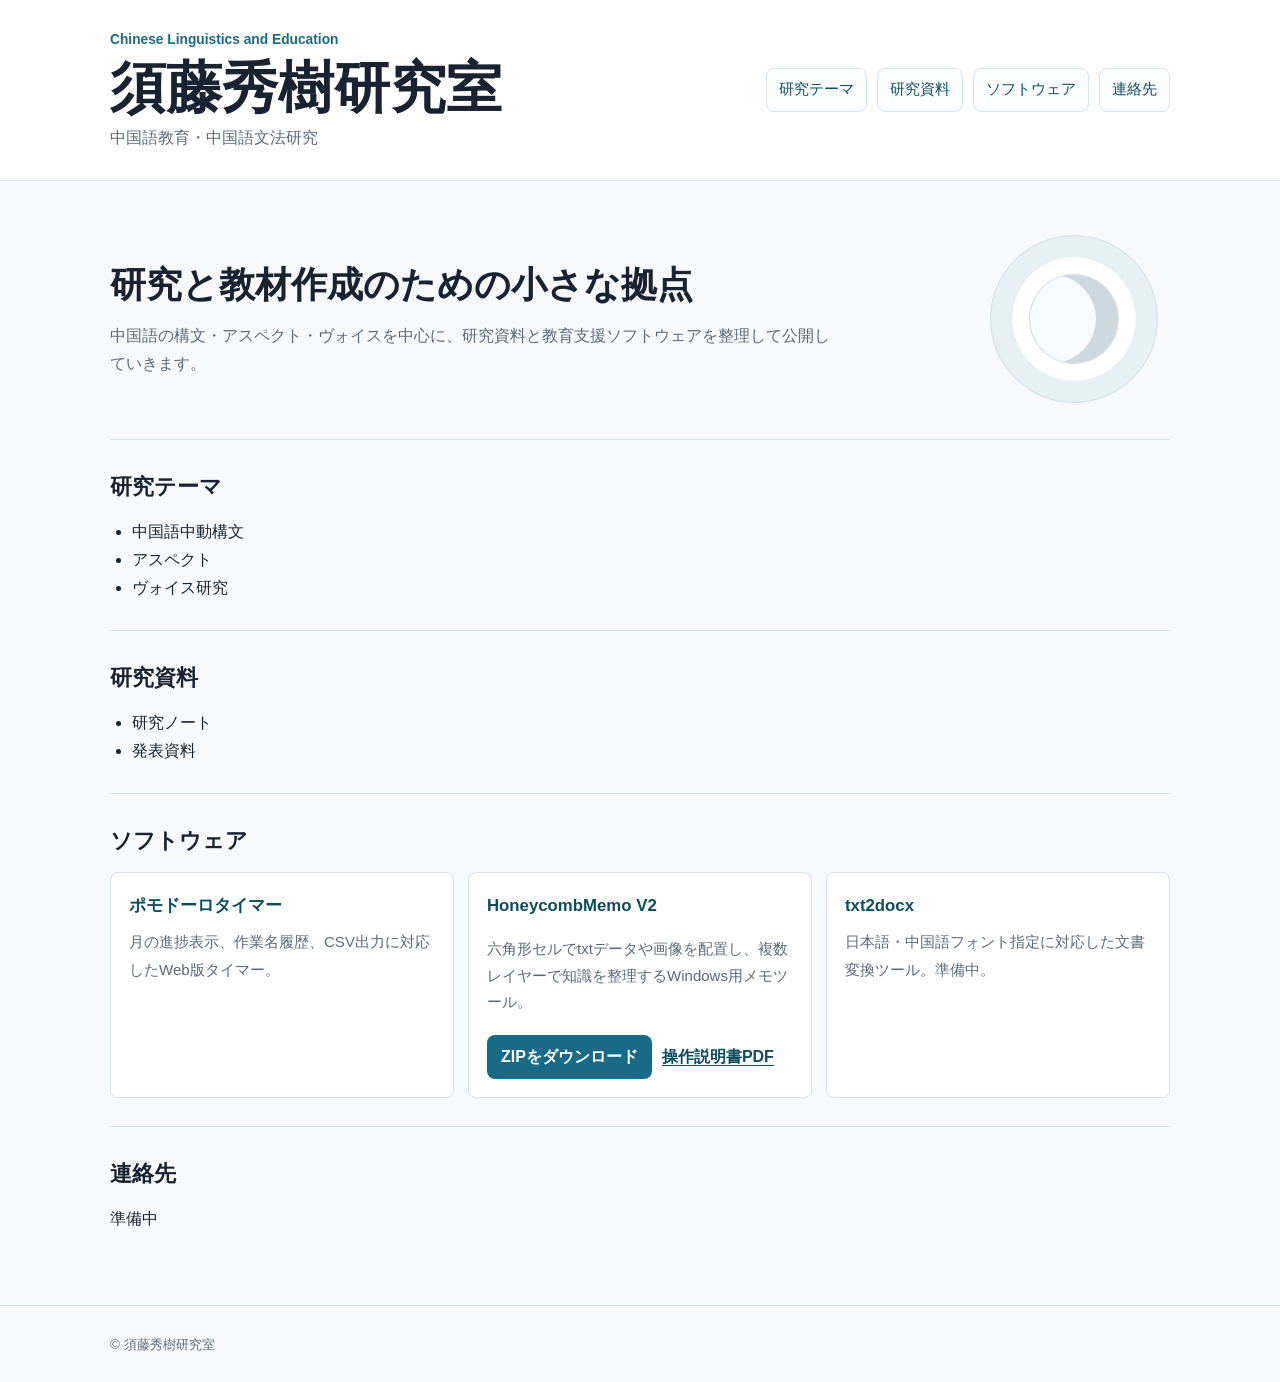
==== commit c7f6464d: "Change title and add footer to index.html Updated the title and added a footer with copyright inform" ====
--- a/index.html
+++ b/index.html
@@ -3,1190 +3,91 @@
 <head>
   <meta charset="UTF-8">
   <meta name="viewport" content="width=device-width, initial-scale=1.0">
-  <title>ポモドーロタイマー</title>
-  <style>
-    :root {
-      color-scheme: dark;
-      --bg: #06152d;
-      --panel: #0b2142;
-      --panel-2: #102d56;
-      --line: #5bc7ff;
-      --text: #f4fdff;
-      --muted: #b9d7e8;
-      --accent: #1fc7a1;
-      --blue: #5bc7ff;
-      --purple: #8c7ae6;
-      --danger: #ff6b8a;
-      --shadow: rgba(0, 0, 0, 0.35);
-    }
-
-    * {
-      box-sizing: border-box;
-    }
-
-    body {
-      margin: 0;
-      min-height: 100vh;
-      background:
-        radial-gradient(circle at 50% 8%, rgba(91, 199, 255, 0.24), transparent 28rem),
-        radial-gradient(circle at 10% 20%, rgba(140, 122, 230, 0.24), transparent 18rem),
-        var(--bg);
-      color: var(--text);
-      font-family: "Meiryo", "Yu Gothic", system-ui, sans-serif;
-      display: grid;
-      place-items: center;
-      padding: 18px;
-    }
-
-    .app {
-      width: min(940px, 100%);
-      background: rgba(11, 33, 66, 0.94);
-      border: 1px solid rgba(91, 199, 255, 0.78);
-      border-radius: 28px;
-      box-shadow: 0 22px 70px var(--shadow);
-      padding: clamp(18px, 4vw, 30px);
-    }
-
-    .row {
-      display: flex;
-      justify-content: center;
-      align-items: center;
-      flex-wrap: wrap;
-      gap: 10px;
-      margin: 10px 0;
-    }
-
-    .panel {
-      background: var(--panel-2);
-      border-radius: 18px;
-      padding: 8px 10px;
-    }
-
-    label {
-      color: #dff7ff;
-      font-size: 14px;
-    }
-
-    input,
-    select {
-      height: 38px;
-      border: 1px solid var(--line);
-      border-radius: 10px;
-      background: #06152d;
-      color: #fff;
-      font: inherit;
-      padding: 0 10px;
-    }
-
-    input[type="number"] {
-      width: 78px;
-    }
-
-    input[list] {
-      width: min(370px, 80vw);
-    }
-
-    button {
-      min-width: 86px;
-      height: 42px;
-      border: 0;
-      border-radius: 10px;
-      background: #1b78a8;
-      color: #fff;
-      font: 700 14px "Meiryo", "Yu Gothic", system-ui, sans-serif;
-      cursor: pointer;
-      box-shadow: 0 8px 20px rgba(0, 0, 0, 0.18);
-    }
-
-    button:hover {
-      filter: brightness(1.13);
-    }
-
-    .icon-button {
-      min-width: 72px;
-      height: 54px;
-      font-size: 28px;
-      line-height: 1;
-    }
-
-    .start {
-      background: var(--accent);
-      color: #06152d;
-    }
-
-    .pause {
-      background: var(--blue);
-      color: #06152d;
-    }
-
-    .reset {
-      background: var(--purple);
-    }
-
-    .export {
-      background: var(--purple);
-    }
-
-    .mode {
-      min-height: 46px;
-      margin: 18px 0 4px;
-      text-align: center;
-      font-size: clamp(26px, 6vw, 34px);
-      font-weight: 700;
-    }
-
-    .moon-wrap {
-      display: grid;
-      place-items: center;
-      margin: 2px 0;
-    }
-
-    svg {
-      width: 190px;
-      max-width: 48vw;
-      height: auto;
-      overflow: visible;
-    }
-
-    .time {
-      text-align: center;
-      font-size: clamp(54px, 14vw, 76px);
-      font-weight: 800;
-      line-height: 1.08;
-      margin: 2px 0;
-      letter-spacing: 0;
-    }
-
-    .info {
-      display: flex;
-      justify-content: center;
-      flex-wrap: wrap;
-      gap: 18px;
-      background: var(--panel-2);
-      border-radius: 18px;
-      padding: 12px;
-      margin: 10px auto;
-      width: fit-content;
-      max-width: 100%;
-    }
-
-    .info span {
-      color: #e7fbff;
-      font-size: 15px;
-      white-space: nowrap;
-    }
-
-    .datetime {
-      text-align: center;
-      color: var(--blue);
-      font-size: clamp(20px, 5vw, 28px);
-      font-weight: 700;
-      margin-top: 16px;
-    }
-
-    .status {
-      min-height: 22px;
-      color: var(--muted);
-      text-align: center;
-      font-size: 13px;
-      margin-top: 8px;
-    }
-
-    .charts {
-      margin-top: 16px;
-      display: grid;
-      grid-template-columns: repeat(2, minmax(0, 1fr));
-      gap: 12px;
-    }
-
-    .chart-card {
-      background: rgba(16, 45, 86, 0.92);
-      border: 1px solid rgba(91, 199, 255, 0.28);
-      border-radius: 18px;
-      padding: 14px;
-      min-width: 0;
-    }
-
-    .chart-card.wide {
-      grid-column: 1 / -1;
-    }
-
-    .chart-title {
-      margin: 0 0 10px;
-      color: #dff7ff;
-      font-size: 15px;
-      font-weight: 700;
-    }
-
-    .bar-chart {
-      display: grid;
-      gap: 9px;
-    }
-
-    .bar-row {
-      display: grid;
-      grid-template-columns: minmax(84px, 130px) 1fr auto;
-      gap: 8px;
-      align-items: center;
-      color: #eefbff;
-      font-size: 12px;
-    }
-
-    .bar-label {
-      overflow: hidden;
-      text-overflow: ellipsis;
-      white-space: nowrap;
-    }
-
-    .bar-track {
-      height: 14px;
-      border-radius: 999px;
-      background: rgba(6, 21, 45, 0.88);
-      overflow: hidden;
-    }
-
-    .bar-fill {
-      height: 100%;
-      min-width: 2px;
-      border-radius: inherit;
-      background: linear-gradient(90deg, #1fc7a1, #5bc7ff);
-    }
-
-    .bar-value {
-      color: var(--muted);
-      white-space: nowrap;
-    }
-
-    .pie-layout {
-      display: grid;
-      grid-template-columns: 170px 1fr;
-      gap: 12px;
-      align-items: center;
-    }
-
-    .pie-chart {
-      width: 160px;
-      height: 160px;
-      border-radius: 50%;
-      background: #1b78a8;
-      box-shadow: inset 0 0 0 16px rgba(6, 21, 45, 0.42), 0 0 24px rgba(91, 199, 255, 0.18);
-    }
-
-    .legend {
-      display: grid;
-      gap: 8px;
-      font-size: 12px;
-    }
-
-    .legend-item {
-      display: grid;
-      grid-template-columns: 12px 1fr auto;
-      gap: 8px;
-      align-items: center;
-      color: #eefbff;
-      min-width: 0;
-    }
-
-    .swatch {
-      width: 12px;
-      height: 12px;
-      border-radius: 3px;
-    }
-
-    .empty-chart {
-      color: var(--muted);
-      font-size: 13px;
-      padding: 8px 0;
-    }
-
-    .hidden {
-      display: none;
-    }
-
-    @media (max-width: 620px) {
-      .app {
-        border-radius: 20px;
-      }
-
-      .panel {
-        width: 100%;
-      }
-
-      button {
-        min-width: 76px;
-      }
-
-      .charts {
-        grid-template-columns: 1fr;
-      }
-
-      .pie-layout {
-        grid-template-columns: 1fr;
-        justify-items: center;
-      }
-
-      .bar-row {
-        grid-template-columns: minmax(72px, 100px) 1fr auto;
-      }
-    }
-  </style>
+  <title>須藤秀樹研究室</title>
+  <link rel="stylesheet" href="style.css">
 </head>
 <body>
-  <main class="app">
-    <div class="row panel">
-      <span id="soundLabel">音声：標準ベル</span>
-      <button id="soundButton" type="button">♪</button>
-      <input id="soundFileInput" class="hidden" type="file">
+  <header class="site-header">
+    <div class="wrap header-inner">
+      <div>
+        <p class="eyebrow">Chinese Linguistics and Education</p>
+        <h1>須藤秀樹研究室</h1>
+        <p class="lead">中国語教育・中国語文法研究</p>
+      </div>
+      <nav class="site-nav" aria-label="主要メニュー">
+        <a href="#research">研究テーマ</a>
+        <a href="#materials">研究資料</a>
+        <a href="#software">ソフトウェア</a>
+        <a href="#contact">連絡先</a>
+      </nav>
     </div>
+  </header>
 
-    <div id="modeLabel" class="mode">作業中</div>
-
-    <div class="moon-wrap" aria-hidden="true">
-      <svg viewBox="0 0 190 190">
-        <defs>
-          <filter id="glow">
-            <feGaussianBlur stdDeviation="4" result="blur">
-            </feGaussianBlur>
-            <feMerge>
-              <feMergeNode in="blur"></feMergeNode>
-              <feMergeNode in="SourceGraphic"></feMergeNode>
-            </feMerge>
-          </filter>
-        </defs>
-        <circle cx="95" cy="95" r="72" fill="#091d3b" stroke="#2b5c8e" stroke-width="16"></circle>
-        <circle id="moonTrack" cx="95" cy="95" r="72" fill="none" stroke="#8c7ae6" stroke-width="16" stroke-linecap="round" filter="url(#glow)" transform="rotate(-90 95 95)"></circle>
-        <circle cx="95" cy="95" r="45" fill="#dff7ff" opacity="0.92"></circle>
-        <circle id="moonShade" cx="112" cy="95" r="45" fill="#0b2142" opacity="0.72"></circle>
-      </svg>
-    </div>
-
-    <div id="timeLabel" class="time">25:00</div>
-
-    <div class="row panel">
-      <label for="taskName">作業名</label>
-      <input id="taskName" list="taskNameList" autocomplete="off">
-      <datalist id="taskNameList"></datalist>
-    </div>
-
-    <div class="row panel">
-      <label for="workMinutes">作業分</label>
-      <input id="workMinutes" type="number" min="1" step="1">
-      <label for="breakMinutes">休憩分</label>
-      <input id="breakMinutes" type="number" min="1" step="1">
-      <button id="applyButton" type="button">時間を反映</button>
-    </div>
-
-    <div class="row panel">
-      <span id="dataFileLabel">データ：未選択</span>
-      <button id="importDataButton" class="start" type="button">データ読込</button>
-      <button id="exportDataButton" class="export" type="button">データ出力</button>
-      <input id="dataFileInput" class="hidden" type="file" accept=".csv,text/csv">
-    </div>
-
-    <div class="row">
-      <button id="startButton" class="icon-button start" type="button" aria-label="開始">▶</button>
-      <button id="pauseButton" class="icon-button pause" type="button" aria-label="一時停止">⏸</button>
-      <button id="resetButton" class="icon-button reset" type="button" aria-label="記録してリセット">■</button>
-    </div>
-
-    <div class="info">
-      <span id="countLabel">作業回数：0回</span>
-      <span id="totalLabel">今日の作業時間：0分</span>
-    </div>
-
-    <section class="charts" aria-label="作業記録グラフ">
-      <div class="chart-card wide">
-        <h2 class="chart-title">日別の作業時間</h2>
-        <div id="dailyTimeChart" class="bar-chart"></div>
+  <main>
+    <section class="intro wrap" aria-label="概要">
+      <div class="intro-text">
+        <h2>研究と教材作成のための小さな拠点</h2>
+        <p>
+          中国語の構文・アスペクト・ヴォイスを中心に、研究資料と教育支援ソフトウェアを整理して公開していきます。
+        </p>
       </div>
-
-      <div class="chart-card">
-        <h2 class="chart-title">日別の作業回数</h2>
-        <div id="dailyCountChart" class="bar-chart"></div>
-      </div>
-
-      <div class="chart-card">
-        <h2 class="chart-title">作業名ごとの合計時間</h2>
-        <div class="pie-layout">
-          <div id="taskPieChart" class="pie-chart"></div>
-          <div id="taskPieLegend" class="legend"></div>
-        </div>
-      </div>
-
-      <div class="chart-card wide">
-        <h2 class="chart-title">作業名ごとの合計時間</h2>
-        <div id="taskBarChart" class="bar-chart"></div>
-      </div>
-
-      <div class="chart-card wide">
-        <h2 class="chart-title">日別の作業名ごとの作業時間</h2>
-        <div id="dailyTaskTimeChart" class="bar-chart"></div>
-      </div>
-
-      <div class="chart-card wide">
-        <h2 class="chart-title">日別の作業名ごとの作業回数</h2>
-        <div id="dailyTaskCountChart" class="bar-chart"></div>
+      <div class="moon-mark" aria-hidden="true">
+        <span></span>
       </div>
     </section>
 
-    <div id="dateTimeLabel" class="datetime"></div>
-    <div id="statusLabel" class="status"></div>
+    <section id="research" class="wrap section">
+      <h2>研究テーマ</h2>
+      <ul class="link-list">
+        <li>中国語中動構文</li>
+        <li>アスペクト</li>
+        <li>ヴォイス研究</li>
+      </ul>
+    </section>
+
+    <section id="materials" class="wrap section">
+      <h2>研究資料</h2>
+      <ul class="link-list">
+        <li>研究ノート</li>
+        <li>発表資料</li>
+      </ul>
+    </section>
+
+    <section id="software" class="wrap section">
+      <h2>ソフトウェア</h2>
+      <div class="software-grid">
+        <a class="software-card" href="pomodoro/">
+          <strong>ポモドーロタイマー</strong>
+          <span>月の進捗表示、作業名履歴、CSV出力に対応したWeb版タイマー。</span>
+        </a>
+
+        <article class="software-card software-download-card">
+          <strong>HoneycombMemo V2</strong>
+          <span>六角形セルでtxtデータや画像を配置し、複数レイヤーで知識を整理するWindows用メモツール。</span>
+          <div class="download-actions">
+            <a class="download-button" href="https://github.com/SudoHideki/SudoHideki.github.io/releases/download/v2.0.0/HoneycombMemo_V2.zip" download>ZIPをダウンロード</a>
+            <a class="text-link" href="downloads/HoneycombMemo_V2_操作説明書.pdf" download>操作説明書PDF</a>
+          </div>
+        </article>
+
+        <article class="software-card">
+          <strong>txt2docx</strong>
+          <span>日本語・中国語フォント指定に対応した文書変換ツール。準備中。</span>
+        </article>
+      </div>
+    </section>
+
+    <section id="contact" class="wrap section">
+      <h2>連絡先</h2>
+      <p>準備中</p>
+    </section>
   </main>
 
-  <script>
-    const STORAGE_KEY = "pomodoroTimerV204Data";
-    const FIELDNAMES = [
-      "record_type",
-      "key",
-      "value",
-      "date",
-      "task_name",
-      "start_time",
-      "end_time",
-      "work_count",
-      "total_minutes",
-      "total_seconds",
-      "work_minutes",
-      "work_seconds",
-      "updated_at"
-    ];
-
-    const state = loadState();
-    let mode = "work";
-    let totalSeconds = state.settings.work_minutes * 60;
-    let remainingSeconds = totalSeconds;
-    let running = false;
-    let lastTick = 0;
-    let currentWorkStartTime = null;
-    let selectedDataFile = null;
-    let selectedSoundUrl = null;
-    let animationCount = 0;
-
-    const audio = new Audio();
-    const els = {
-      soundLabel: document.getElementById("soundLabel"),
-      soundButton: document.getElementById("soundButton"),
-      soundFileInput: document.getElementById("soundFileInput"),
-      modeLabel: document.getElementById("modeLabel"),
-      moonTrack: document.getElementById("moonTrack"),
-      moonShade: document.getElementById("moonShade"),
-      timeLabel: document.getElementById("timeLabel"),
-      taskName: document.getElementById("taskName"),
-      taskNameList: document.getElementById("taskNameList"),
-      workMinutes: document.getElementById("workMinutes"),
-      breakMinutes: document.getElementById("breakMinutes"),
-      applyButton: document.getElementById("applyButton"),
-      dataFileLabel: document.getElementById("dataFileLabel"),
-      importDataButton: document.getElementById("importDataButton"),
-      exportDataButton: document.getElementById("exportDataButton"),
-      dataFileInput: document.getElementById("dataFileInput"),
-      startButton: document.getElementById("startButton"),
-      pauseButton: document.getElementById("pauseButton"),
-      resetButton: document.getElementById("resetButton"),
-      countLabel: document.getElementById("countLabel"),
-      totalLabel: document.getElementById("totalLabel"),
-      dailyTimeChart: document.getElementById("dailyTimeChart"),
-      dailyCountChart: document.getElementById("dailyCountChart"),
-      taskPieChart: document.getElementById("taskPieChart"),
-      taskPieLegend: document.getElementById("taskPieLegend"),
-      taskBarChart: document.getElementById("taskBarChart"),
-      dailyTaskTimeChart: document.getElementById("dailyTaskTimeChart"),
-      dailyTaskCountChart: document.getElementById("dailyTaskCountChart"),
-      dateTimeLabel: document.getElementById("dateTimeLabel"),
-      statusLabel: document.getElementById("statusLabel")
-    };
-
-    function loadState() {
-      const defaults = {
-        settings: {
-          work_minutes: 25,
-          break_minutes: 5,
-          last_task_name: ""
-        },
-        taskNames: [],
-        daily: {},
-        details: []
-      };
-
-      try {
-        const saved = JSON.parse(localStorage.getItem(STORAGE_KEY));
-        if (!saved) return defaults;
-        return {
-          settings: { ...defaults.settings, ...(saved.settings || {}) },
-          taskNames: Array.isArray(saved.taskNames) ? saved.taskNames : [],
-          daily: saved.daily || {},
-          details: Array.isArray(saved.details) ? saved.details : []
-        };
-      } catch {
-        return defaults;
-      }
-    }
-
-    function saveState() {
-      localStorage.setItem(STORAGE_KEY, JSON.stringify(state));
-    }
-
-    function todayKey() {
-      return formatDate(new Date());
-    }
-
-    function pad(value) {
-      return String(value).padStart(2, "0");
-    }
-
-    function formatDate(date) {
-      return `${date.getFullYear()}-${pad(date.getMonth() + 1)}-${pad(date.getDate())}`;
-    }
-
-    function formatDateTime(date) {
-      return `${formatDate(date)} ${pad(date.getHours())}:${pad(date.getMinutes())}:${pad(date.getSeconds())}`;
-    }
-
-    function formatTimer(seconds) {
-      const minutes = Math.floor(seconds / 60);
-      const secs = seconds % 60;
-      return `${pad(minutes)}:${pad(secs)}`;
-    }
-
-    function updateDisplay() {
-      els.timeLabel.textContent = formatTimer(remainingSeconds);
-
-      const daily = state.daily[todayKey()] || {
-        work_count: 0,
-        total_seconds: 0
-      };
-      els.countLabel.textContent = `作業回数：${Number(daily.work_count || 0)}回`;
-      els.totalLabel.textContent = `今日の作業時間：${Math.floor(Number(daily.total_seconds || 0) / 60)}分`;
-
-      const progress = totalSeconds > 0 ? (totalSeconds - remainingSeconds) / totalSeconds : 0;
-      const circumference = 2 * Math.PI * 72;
-      els.moonTrack.style.strokeDasharray = `${circumference}`;
-      els.moonTrack.style.strokeDashoffset = `${circumference * (1 - progress)}`;
-      els.moonTrack.style.stroke = mode === "work" ? "#8c7ae6" : "#1fc7a1";
-      els.moonShade.setAttribute("cx", String(140 - progress * 90));
-    }
-
-    function updateTaskList() {
-      els.taskNameList.innerHTML = "";
-      for (const name of state.taskNames) {
-        const option = document.createElement("option");
-        option.value = name;
-        els.taskNameList.appendChild(option);
-      }
-    }
-
-    function rememberTaskName(taskName) {
-      const name = taskName.trim();
-      if (!name) return;
-      state.taskNames = [name, ...state.taskNames.filter((item) => item !== name)].slice(0, 30);
-      state.settings.last_task_name = name;
-      updateTaskList();
-      saveState();
-    }
-
-    function applyMinutes() {
-      const work = Math.max(1, Number.parseInt(els.workMinutes.value, 10) || 25);
-      const rest = Math.max(1, Number.parseInt(els.breakMinutes.value, 10) || 5);
-      state.settings.work_minutes = work;
-      state.settings.break_minutes = rest;
-      saveState();
-      if (!running) resetWithoutRecording();
-      setStatus("時間を反映しました");
-    }
-
-    function startTimer() {
-      stopSound();
-      if (running) return;
-
-      if (mode === "work" && currentWorkStartTime === null) {
-        currentWorkStartTime = new Date();
-      }
-
-      rememberTaskName(els.taskName.value);
-      running = true;
-      lastTick = Date.now();
-      setStatus("");
-      tick();
-    }
-
-    function pauseTimer() {
-      stopSound();
-      running = false;
-    }
-
-    function resetTimer() {
-      stopSound();
-      if (mode === "work") {
-        const workedSeconds = totalSeconds - remainingSeconds;
-        if (workedSeconds > 0) recordWorkSession(workedSeconds);
-      }
-      running = false;
-      currentWorkStartTime = null;
-      mode = "work";
-      totalSeconds = state.settings.work_minutes * 60;
-      remainingSeconds = totalSeconds;
-      updateDisplay();
-      setStatus("作業時間を記録して初期値に戻しました");
-    }
-
-    function resetWithoutRecording() {
-      running = false;
-      currentWorkStartTime = null;
-      mode = "work";
-      totalSeconds = state.settings.work_minutes * 60;
-      remainingSeconds = totalSeconds;
-      updateDisplay();
-    }
-
-    function tick() {
-      if (!running) return;
-
-      const now = Date.now();
-      const elapsed = Math.floor((now - lastTick) / 1000);
-      if (elapsed >= 1) {
-        remainingSeconds -= elapsed;
-        lastTick = now;
-
-        if (remainingSeconds <= 0) {
-          remainingSeconds = 0;
-          running = false;
-          updateDisplay();
-          playSound();
-          switchMode();
-          return;
-        }
-
-        updateDisplay();
-      }
-
-      window.setTimeout(tick, 200);
-    }
-
-    function switchMode() {
-      if (mode === "work") {
-        recordWorkSession(state.settings.work_minutes * 60);
-        mode = "break";
-        totalSeconds = state.settings.break_minutes * 60;
-      } else {
-        mode = "work";
-        totalSeconds = state.settings.work_minutes * 60;
-      }
-      remainingSeconds = totalSeconds;
-      updateDisplay();
-    }
-
-    function recordWorkSession(workedSeconds) {
-      const end = new Date();
-      const start = currentWorkStartTime || end;
-      const date = formatDate(end);
-      const taskName = els.taskName.value.trim();
-      rememberTaskName(taskName);
-
-      const current = state.daily[date] || {
-        date,
-        work_count: 0,
-        total_minutes: 0,
-        total_seconds: 0,
-        updated_at: ""
-      };
-
-      current.work_count = Number(current.work_count || 0) + 1;
-      current.total_seconds = Number(current.total_seconds || 0) + workedSeconds;
-      current.total_minutes = Math.floor(current.total_seconds / 60);
-      current.updated_at = formatDateTime(end);
-      state.daily[date] = current;
-
-      state.details.push({
-        date,
-        task_name: taskName,
-        start_time: formatDateTime(start),
-        end_time: formatDateTime(end),
-        work_minutes: Math.floor(workedSeconds / 60),
-        work_seconds: workedSeconds
-      });
-
-      currentWorkStartTime = null;
-      saveState();
-      updateDisplay();
-      renderCharts();
-    }
-
-    function handleSoundButton() {
-      if (!selectedSoundUrl) {
-        els.soundFileInput.click();
-      } else if (audio.paused) {
-        playSound();
-      } else {
-        stopSound();
-      }
-    }
-
-    function playSound() {
-      if (!selectedSoundUrl) {
-        window.navigator.vibrate?.(180);
-        return;
-      }
-      audio.currentTime = 0;
-      audio.play().catch(() => setStatus("音声を再生できませんでした"));
-    }
-
-    function stopSound() {
-      audio.pause();
-      audio.currentTime = 0;
-    }
-
-    function chooseDataFile() {
-      els.dataFileInput.value = "";
-      els.dataFileInput.click();
-    }
-
-    function importSelectedData() {
-      if (!selectedDataFile) {
-        chooseDataFile();
-        return;
-      }
-
-      selectedDataFile.text().then((text) => {
-        const rows = parseCsv(text);
-        if (!rows.some((row) => row.record_type)) {
-          setStatus("Web版・Windows版共通のCSVを選んでください");
-          return;
-        }
-        applyImportedRows(rows);
-        resetWithoutRecording();
-        setStatus(`読み込み完了：${selectedDataFile.name}`);
-      }).catch(() => setStatus("CSVを読み込めませんでした"));
-    }
-
-    function applyImportedRows(rows) {
-      const settings = {};
-      const importedTaskNames = [];
-      const importedDaily = {};
-      const importedDetails = [];
-
-      for (const row of rows) {
-        if (row.record_type === "setting") {
-          settings[row.key] = row.value || "";
-        } else if (row.record_type === "task_name") {
-          const name = (row.value || row.key || "").trim();
-          if (name) importedTaskNames.push(name);
-        } else if (row.record_type === "daily" && row.date) {
-          importedDaily[row.date] = {
-            date: row.date,
-            work_count: Number(row.work_count || 0),
-            total_minutes: Number(row.total_minutes || 0),
-            total_seconds: Number(row.total_seconds || 0),
-            updated_at: row.updated_at || ""
-          };
-        } else if (row.record_type === "detail" && row.date) {
-          importedDetails.push({
-            date: row.date || "",
-            task_name: row.task_name || "",
-            start_time: row.start_time || "",
-            end_time: row.end_time || "",
-            work_minutes: Number(row.work_minutes || 0),
-            work_seconds: Number(row.work_seconds || 0)
-          });
-        }
-      }
-
-      if (settings.work_minutes) state.settings.work_minutes = Math.max(1, Number.parseInt(settings.work_minutes, 10) || 25);
-      if (settings.break_minutes) state.settings.break_minutes = Math.max(1, Number.parseInt(settings.break_minutes, 10) || 5);
-      if (settings.last_task_name) state.settings.last_task_name = settings.last_task_name;
-
-      for (const [date, row] of Object.entries(importedDaily)) {
-        state.daily[date] = row;
-      }
-
-      const seenDetails = new Set(state.details.map(detailKey));
-      for (const detail of importedDetails) {
-        const key = detailKey(detail);
-        if (!seenDetails.has(key)) {
-          state.details.push(detail);
-          seenDetails.add(key);
-        }
-      }
-
-      const names = [state.settings.last_task_name, ...importedTaskNames, ...state.taskNames];
-      const seenNames = new Set();
-      state.taskNames = names.filter((name) => {
-        const clean = (name || "").trim();
-        if (!clean || seenNames.has(clean)) return false;
-        seenNames.add(clean);
-        return true;
-      }).slice(0, 30);
-
-      hydrateControls();
-      saveState();
-      renderCharts();
-    }
-
-    function detailKey(detail) {
-      return [
-        detail.date,
-        detail.task_name,
-        detail.start_time,
-        detail.end_time,
-        detail.work_minutes,
-        detail.work_seconds
-      ].join("\u0001");
-    }
-
-    function exportData() {
-      const csv = makeUnifiedCsv();
-      const blob = new Blob(["\ufeff" + csv], { type: "text/csv;charset=utf-8" });
-      const url = URL.createObjectURL(blob);
-      const link = document.createElement("a");
-      link.href = url;
-      link.download = "pomodoro_data.csv";
-      document.body.appendChild(link);
-      link.click();
-      link.remove();
-      URL.revokeObjectURL(url);
-      setStatus("pomodoro_data.csv を出力しました");
-    }
-
-    function makeUnifiedCsv() {
-      const rows = [
-        {
-          record_type: "setting",
-          key: "work_minutes",
-          value: state.settings.work_minutes
-        },
-        {
-          record_type: "setting",
-          key: "break_minutes",
-          value: state.settings.break_minutes
-        },
-        {
-          record_type: "setting",
-          key: "last_task_name",
-          value: els.taskName.value.trim() || state.settings.last_task_name
-        }
-      ];
-
-      for (const name of state.taskNames) {
-        rows.push({
-          record_type: "task_name",
-          key: name,
-          value: name
-        });
-      }
-
-      for (const date of Object.keys(state.daily).sort()) {
-        const row = state.daily[date];
-        rows.push({
-          record_type: "daily",
-          date,
-          work_count: row.work_count || 0,
-          total_minutes: row.total_minutes || 0,
-          total_seconds: row.total_seconds || 0,
-          updated_at: row.updated_at || ""
-        });
-      }
-
-      for (const row of state.details) {
-        rows.push({
-          record_type: "detail",
-          date: row.date || "",
-          task_name: row.task_name || "",
-          start_time: row.start_time || "",
-          end_time: row.end_time || "",
-          work_minutes: row.work_minutes || 0,
-          work_seconds: row.work_seconds || 0
-        });
-      }
-
-      return [
-        FIELDNAMES.join(","),
-        ...rows.map((row) => FIELDNAMES.map((field) => csvCell(row[field] ?? "")).join(","))
-      ].join("\r\n");
-    }
-
-    function csvCell(value) {
-      const text = String(value);
-      if (/[",\\r\\n]/.test(text)) {
-        return `"${text.replaceAll('"', '""')}"`;
-      }
-      return text;
-    }
-
-    function parseCsv(text) {
-      const rows = [];
-      let row = [];
-      let cell = "";
-      let quoted = false;
-
-      for (let i = 0; i < text.length; i += 1) {
-        const char = text[i];
-        const next = text[i + 1];
-
-        if (char === '"' && quoted && next === '"') {
-          cell += '"';
-          i += 1;
-        } else if (char === '"') {
-          quoted = !quoted;
-        } else if (char === "," && !quoted) {
-          row.push(cell);
-          cell = "";
-        } else if ((char === "\n" || char === "\r") && !quoted) {
-          if (char === "\r" && next === "\n") i += 1;
-          row.push(cell);
-          if (row.some((value) => value !== "")) rows.push(row);
-          row = [];
-          cell = "";
-        } else {
-          cell += char;
-        }
-      }
-
-      row.push(cell);
-      if (row.some((value) => value !== "")) rows.push(row);
-      if (rows.length === 0) return [];
-
-      const headers = rows.shift().map((header) => header.replace(/^\ufeff/, ""));
-      return rows.map((values) => Object.fromEntries(headers.map((header, index) => [header, values[index] || ""])));
-    }
-
-    function updateDateTime() {
-      const now = new Date();
-      const ampm = now.getHours() >= 12 ? "午後" : "午前";
-      let hour = now.getHours() % 12;
-      if (hour === 0) hour = 12;
-      els.dateTimeLabel.textContent = `${now.getFullYear()}年${now.getMonth() + 1}月${now.getDate()}日　${ampm}${hour}時${pad(now.getMinutes())}分`;
-    }
-
-    function renderCharts() {
-      renderDailyTimeChart();
-      renderDailyCountChart();
-      renderTaskCharts();
-      renderDailyTaskCharts();
-    }
-
-    function renderDailyTimeChart() {
-      const rows = Object.values(state.daily)
-        .filter((row) => row.date)
-        .sort((a, b) => a.date.localeCompare(b.date))
-        .slice(-14)
-        .map((row) => ({
-          label: row.date.slice(5),
-          value: Math.round(Number(row.total_seconds || 0) / 60)
-        }));
-
-      renderBarChart(els.dailyTimeChart, rows, "分");
-    }
-
-    function renderDailyCountChart() {
-      const rows = Object.values(state.daily)
-        .filter((row) => row.date)
-        .sort((a, b) => a.date.localeCompare(b.date))
-        .slice(-14)
-        .map((row) => ({
-          label: row.date.slice(5),
-          value: Number(row.work_count || 0)
-        }));
-
-      renderBarChart(els.dailyCountChart, rows, "回");
-    }
-
-    function renderTaskCharts() {
-      const taskTotals = new Map();
-
-      for (const detail of state.details) {
-        const name = (detail.task_name || "名称なし").trim() || "名称なし";
-        const seconds = Number(detail.work_seconds || 0);
-        taskTotals.set(name, (taskTotals.get(name) || 0) + seconds);
-      }
-
-      const rows = [...taskTotals.entries()]
-        .map(([label, seconds]) => ({
-          label,
-          seconds,
-          value: Math.round(seconds / 60)
-        }))
-        .filter((row) => row.seconds > 0)
-        .sort((a, b) => b.seconds - a.seconds);
-
-      renderBarChart(els.taskBarChart, rows, "分");
-      renderPieChart(rows);
-    }
-
-    function renderDailyTaskCharts() {
-      const totals = new Map();
-
-      for (const detail of state.details) {
-        const date = (detail.date || "").trim();
-        const taskName = (detail.task_name || "名称なし").trim() || "名称なし";
-        if (!date) continue;
-
-        const key = `${date}\u0001${taskName}`;
-        const current = totals.get(key) || {
-          date,
-          taskName,
-          workCount: 0,
-          totalSeconds: 0
-        };
-
-        current.workCount += 1;
-        current.totalSeconds += Number(detail.work_seconds || 0);
-        totals.set(key, current);
-      }
-
-      const rows = [...totals.values()]
-        .sort((a, b) => a.date.localeCompare(b.date) || a.taskName.localeCompare(b.taskName))
-        .slice(-12)
-        .map((row) => {
-          const shortName = row.taskName.length > 9 ? `${row.taskName.slice(0, 8)}…` : row.taskName;
-          return {
-            label: `${row.date.slice(5)} ${shortName}`,
-            minutes: Math.round(row.totalSeconds / 60),
-            count: row.workCount
-          };
-        });
-
-      renderBarChart(
-        els.dailyTaskTimeChart,
-        rows.map((row) => ({ label: row.label, value: row.minutes })),
-        "分"
-      );
-      renderBarChart(
-        els.dailyTaskCountChart,
-        rows.map((row) => ({ label: row.label, value: row.count })),
-        "回"
-      );
-    }
-
-    function renderBarChart(container, rows, unit) {
-      container.innerHTML = "";
-
-      if (!rows.length) {
-        container.innerHTML = '<div class="empty-chart">まだ表示できる作業記録がありません</div>';
-        return;
-      }
-
-      const max = Math.max(...rows.map((row) => row.value), 1);
-      for (const row of rows) {
-        const barRow = document.createElement("div");
-        barRow.className = "bar-row";
-
-        const label = document.createElement("div");
-        label.className = "bar-label";
-        label.title = row.label;
-        label.textContent = row.label;
-
-        const track = document.createElement("div");
-        track.className = "bar-track";
-
-        const fill = document.createElement("div");
-        fill.className = "bar-fill";
-        fill.style.width = `${Math.max(3, (row.value / max) * 100)}%`;
-        track.appendChild(fill);
-
-        const value = document.createElement("div");
-        value.className = "bar-value";
-        value.textContent = `${row.value}${unit}`;
-
-        barRow.append(label, track, value);
-        container.appendChild(barRow);
-      }
-    }
-
-    function renderPieChart(rows) {
-      const colors = ["#1fc7a1", "#5bc7ff", "#8c7ae6", "#ffcf5a", "#ff7aa8", "#76f0d2", "#b0a4ff"];
-      els.taskPieLegend.innerHTML = "";
-
-      if (!rows.length) {
-        els.taskPieChart.style.background = "#1b78a8";
-        els.taskPieLegend.innerHTML = '<div class="empty-chart">まだ表示できる作業記録がありません</div>';
-        return;
-      }
-
-      const total = rows.reduce((sum, row) => sum + row.seconds, 0);
-      let start = 0;
-      const segments = rows.map((row, index) => {
-        const end = start + (row.seconds / total) * 100;
-        const segment = `${colors[index % colors.length]} ${start}% ${end}%`;
-        start = end;
-        return segment;
-      });
-
-      els.taskPieChart.style.background = `conic-gradient(${segments.join(", ")})`;
-
-      rows.slice(0, 7).forEach((row, index) => {
-        const item = document.createElement("div");
-        item.className = "legend-item";
-
-        const swatch = document.createElement("span");
-        swatch.className = "swatch";
-        swatch.style.backgroundColor = colors[index % colors.length];
-
-        const label = document.createElement("span");
-        label.className = "bar-label";
-        label.title = row.label;
-        label.textContent = row.label;
-
-        const value = document.createElement("span");
-        value.className = "bar-value";
-        value.textContent = `${row.value}分`;
-
-        item.append(swatch, label, value);
-        els.taskPieLegend.appendChild(item);
-      });
-    }
-
-    function animateMode() {
-      const dots = ".".repeat(animationCount % 4);
-      els.modeLabel.textContent = `${mode === "work" ? "作業中" : "休憩中"}${dots}`;
-      els.modeLabel.style.color = mode === "work" ? "#e7fbff" : "#76f0d2";
-      animationCount += 1;
-    }
-
-    function setStatus(message) {
-      els.statusLabel.textContent = message;
-    }
-
-    function hydrateControls() {
-      els.workMinutes.value = state.settings.work_minutes;
-      els.breakMinutes.value = state.settings.break_minutes;
-      els.taskName.value = state.settings.last_task_name || "";
-      updateTaskList();
-      updateDisplay();
-      renderCharts();
-    }
-
-    els.soundButton.addEventListener("click", handleSoundButton);
-    els.soundFileInput.addEventListener("change", () => {
-      const file = els.soundFileInput.files[0];
-      if (!file) return;
-      if (selectedSoundUrl) URL.revokeObjectURL(selectedSoundUrl);
-      selectedSoundUrl = URL.createObjectURL(file);
-      audio.src = selectedSoundUrl;
-      els.soundLabel.textContent = `音声：${file.name}`;
-    });
-
-    els.applyButton.addEventListener("click", applyMinutes);
-    els.importDataButton.addEventListener("click", chooseDataFile);
-    els.exportDataButton.addEventListener("click", exportData);
-    els.dataFileInput.addEventListener("change", () => {
-      selectedDataFile = els.dataFileInput.files[0] || null;
-      if (selectedDataFile) {
-        els.dataFileLabel.textContent = `読み込み中：${selectedDataFile.name}`;
-        importSelectedData();
-      }
-    });
-
-    els.startButton.addEventListener("click", startTimer);
-    els.pauseButton.addEventListener("click", pauseTimer);
-    els.resetButton.addEventListener("click", resetTimer);
-    els.taskName.addEventListener("change", () => {
-      state.settings.last_task_name = els.taskName.value.trim();
-      rememberTaskName(state.settings.last_task_name);
-    });
-
-    hydrateControls();
-    updateDateTime();
-    window.setInterval(updateDateTime, 1000);
-    window.setInterval(animateMode, 500);
-  </script>
+  <footer class="site-footer">
+    <div class="wrap">
+      <small>&copy; 須藤秀樹研究室</small>
+    </div>
+  </footer>
 </body>
 </html>
+
--- a/style.css
+++ b/style.css
@@ -0,0 +1,242 @@
+:root {
+  --bg: #f7f9fc;
+  --ink: #182230;
+  --muted: #5d6978;
+  --line: #d9e1ea;
+  --panel: #ffffff;
+  --accent: #176b87;
+  --accent-strong: #0f4c5c;
+  --gold: #c48a2c;
+}
+
+* {
+  box-sizing: border-box;
+}
+
+body {
+  margin: 0;
+  background: var(--bg);
+  color: var(--ink);
+  font-family: "Yu Gothic", "YuGothic", "Hiragino Sans", "Meiryo", sans-serif;
+  line-height: 1.75;
+}
+
+a {
+  color: inherit;
+}
+
+.wrap {
+  width: min(1060px, calc(100% - 32px));
+  margin: 0 auto;
+}
+
+.site-header {
+  background: #ffffff;
+  border-bottom: 1px solid var(--line);
+}
+
+.header-inner {
+  display: flex;
+  align-items: center;
+  justify-content: space-between;
+  gap: 24px;
+  padding: 28px 0;
+}
+
+.eyebrow {
+  margin: 0 0 4px;
+  color: var(--accent);
+  font-size: 0.86rem;
+  font-weight: 700;
+}
+
+h1,
+h2,
+p {
+  margin-top: 0;
+}
+
+h1 {
+  margin-bottom: 4px;
+  font-size: clamp(2rem, 5vw, 3.5rem);
+  line-height: 1.15;
+}
+
+.lead {
+  margin-bottom: 0;
+  color: var(--muted);
+}
+
+.site-nav {
+  display: flex;
+  flex-wrap: wrap;
+  gap: 10px;
+  justify-content: flex-end;
+}
+
+.site-nav a {
+  padding: 8px 12px;
+  border: 1px solid var(--line);
+  border-radius: 8px;
+  background: #fbfdff;
+  color: var(--accent-strong);
+  font-size: 0.92rem;
+  text-decoration: none;
+}
+
+.site-nav a:hover {
+  border-color: var(--accent);
+}
+
+.intro {
+  display: grid;
+  grid-template-columns: minmax(0, 1fr) 180px;
+  align-items: center;
+  gap: 28px;
+  padding: 54px 0 36px;
+}
+
+.intro h2 {
+  margin-bottom: 12px;
+  font-size: clamp(1.45rem, 3vw, 2.25rem);
+  line-height: 1.35;
+}
+
+.intro p {
+  max-width: 720px;
+  margin-bottom: 0;
+  color: var(--muted);
+}
+
+.moon-mark {
+  width: 168px;
+  height: 168px;
+  display: grid;
+  place-items: center;
+  border: 1px solid var(--line);
+  border-radius: 50%;
+  background: radial-gradient(circle, #ffffff 0 52%, #e7f1f4 53% 70%, #d9e9ee 71%);
+}
+
+.moon-mark span {
+  width: 88px;
+  height: 88px;
+  display: block;
+  border-radius: 50%;
+  background: #f8fbff;
+  box-shadow: inset -22px 0 0 #cdd9df, 0 0 0 1px #d3dde5;
+}
+
+.section {
+  padding: 28px 0;
+  border-top: 1px solid var(--line);
+}
+
+.section h2 {
+  margin-bottom: 12px;
+  font-size: 1.35rem;
+}
+
+.link-list {
+  margin: 0;
+  padding-left: 1.4em;
+}
+
+.software-grid {
+  display: grid;
+  grid-template-columns: repeat(3, minmax(0, 1fr));
+  gap: 14px;
+}
+
+.software-card {
+  display: block;
+  min-height: 132px;
+  padding: 18px;
+  border: 1px solid var(--line);
+  border-radius: 8px;
+  background: var(--panel);
+  text-decoration: none;
+}
+
+.software-card strong {
+  display: block;
+  margin-bottom: 8px;
+  color: var(--accent-strong);
+  font-size: 1.05rem;
+}
+
+.software-card span {
+  color: var(--muted);
+  font-size: 0.94rem;
+}
+
+a.software-card:hover {
+  border-color: var(--accent);
+  box-shadow: 0 10px 26px rgba(23, 107, 135, 0.12);
+}
+
+.site-footer {
+  margin-top: 28px;
+  padding: 24px 0;
+  border-top: 1px solid var(--line);
+  color: var(--muted);
+}
+
+@media (max-width: 760px) {
+  .header-inner,
+  .intro {
+    display: block;
+  }
+
+  .site-nav {
+    justify-content: flex-start;
+    margin-top: 18px;
+  }
+
+  .moon-mark {
+    margin-top: 26px;
+  }
+
+  .software-grid {
+    grid-template-columns: 1fr;
+  }
+}
+
+.software-download-card {
+  display: flex;
+  flex-direction: column;
+  gap: 8px;
+}
+
+.download-actions {
+  display: flex;
+  flex-wrap: wrap;
+  align-items: center;
+  gap: 10px;
+  margin-top: auto;
+  padding-top: 12px;
+}
+
+.download-button {
+  display: inline-flex;
+  align-items: center;
+  justify-content: center;
+  min-height: 38px;
+  padding: 8px 14px;
+  border-radius: 8px;
+  background: var(--accent);
+  color: #ffffff;
+  font-weight: 700;
+  text-decoration: none;
+}
+
+.download-button:hover {
+  background: var(--accent-strong);
+}
+
+.text-link {
+  color: var(--accent-strong);
+  font-weight: 700;
+  text-decoration: underline;
+  text-underline-offset: 3px;
+}
